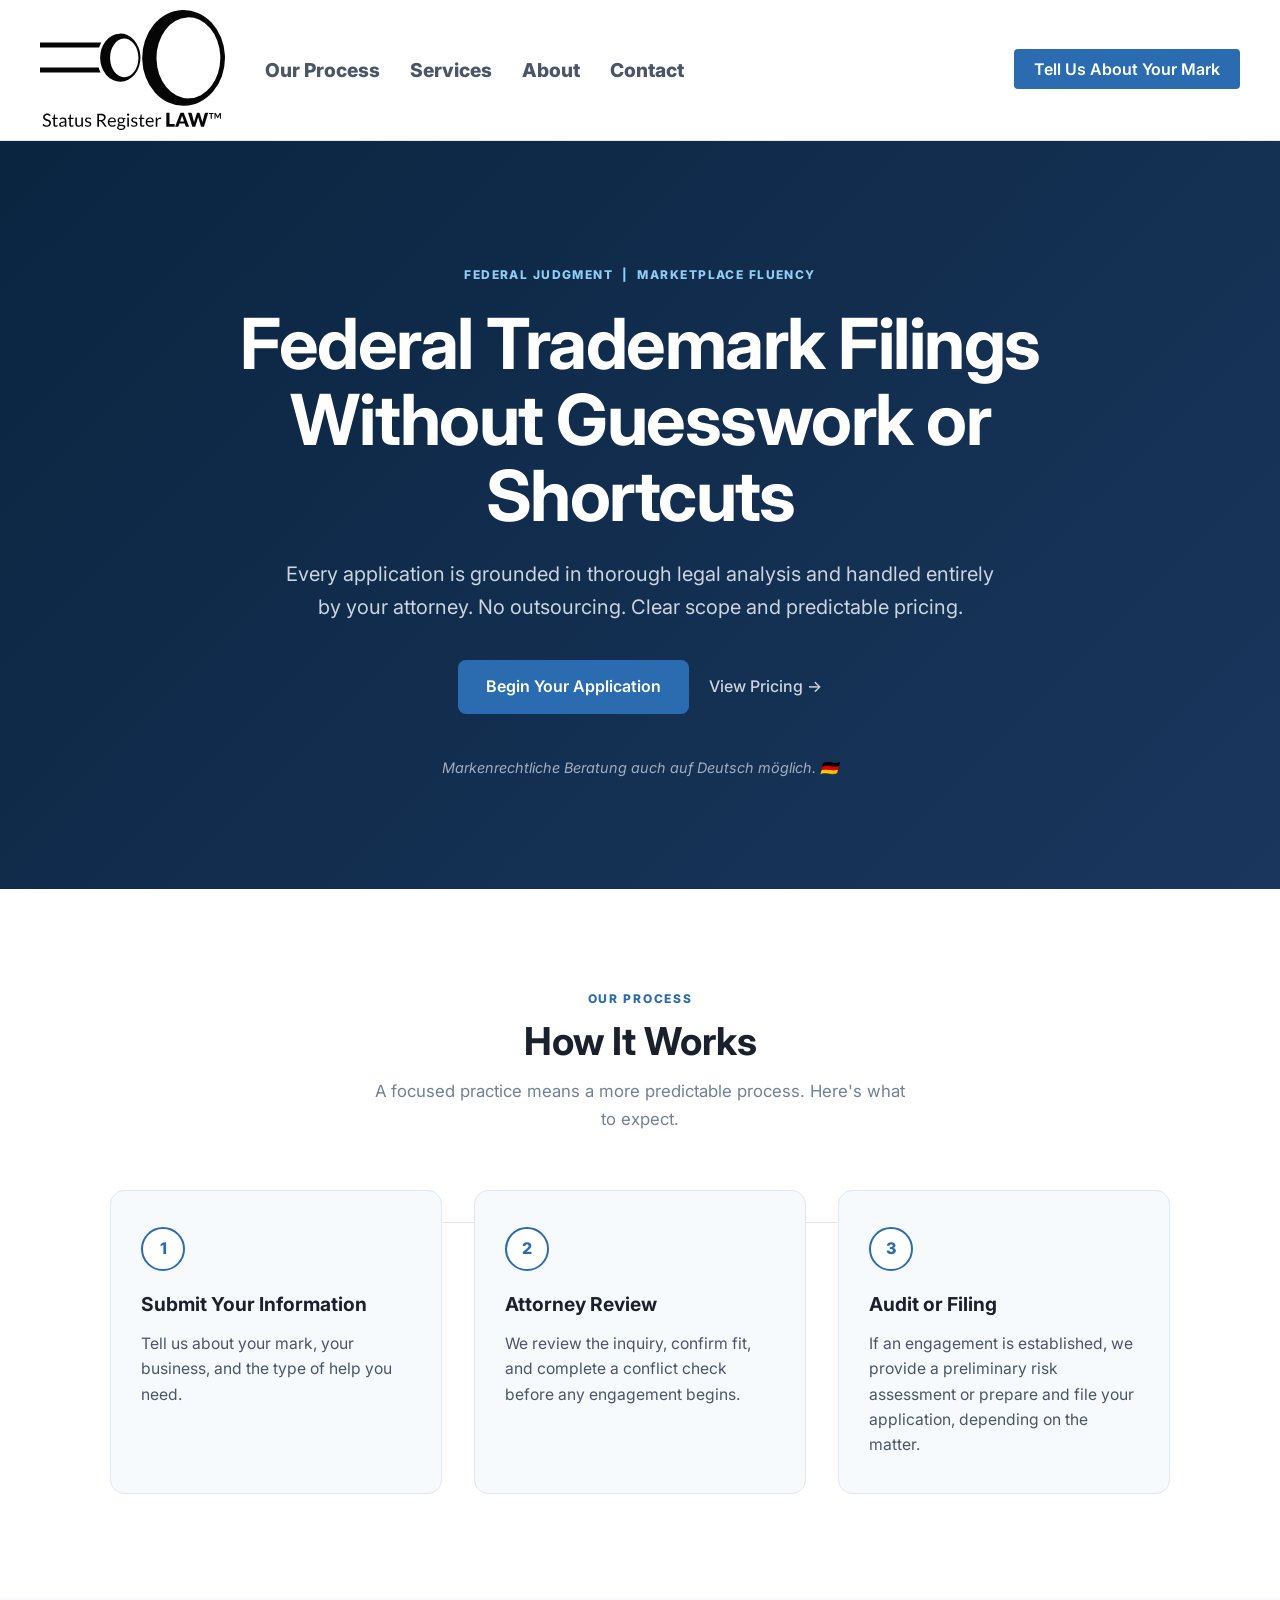
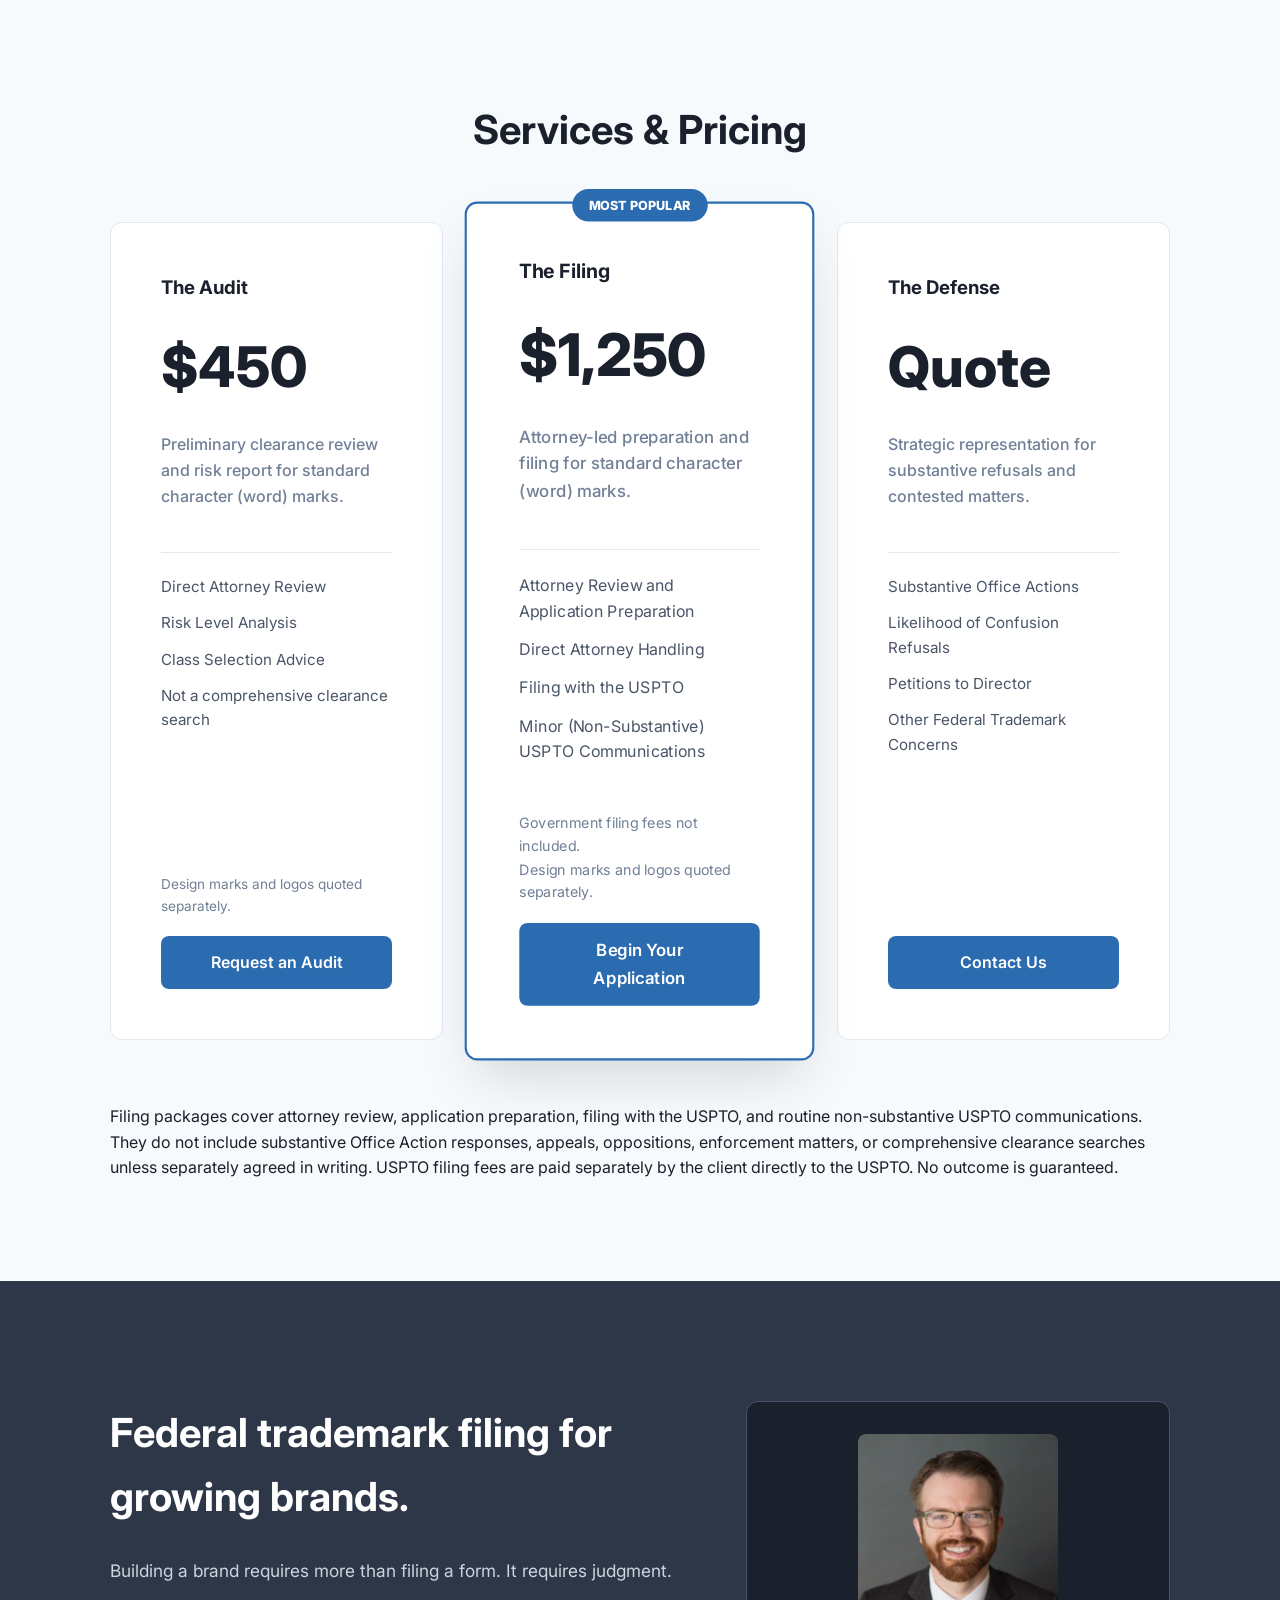
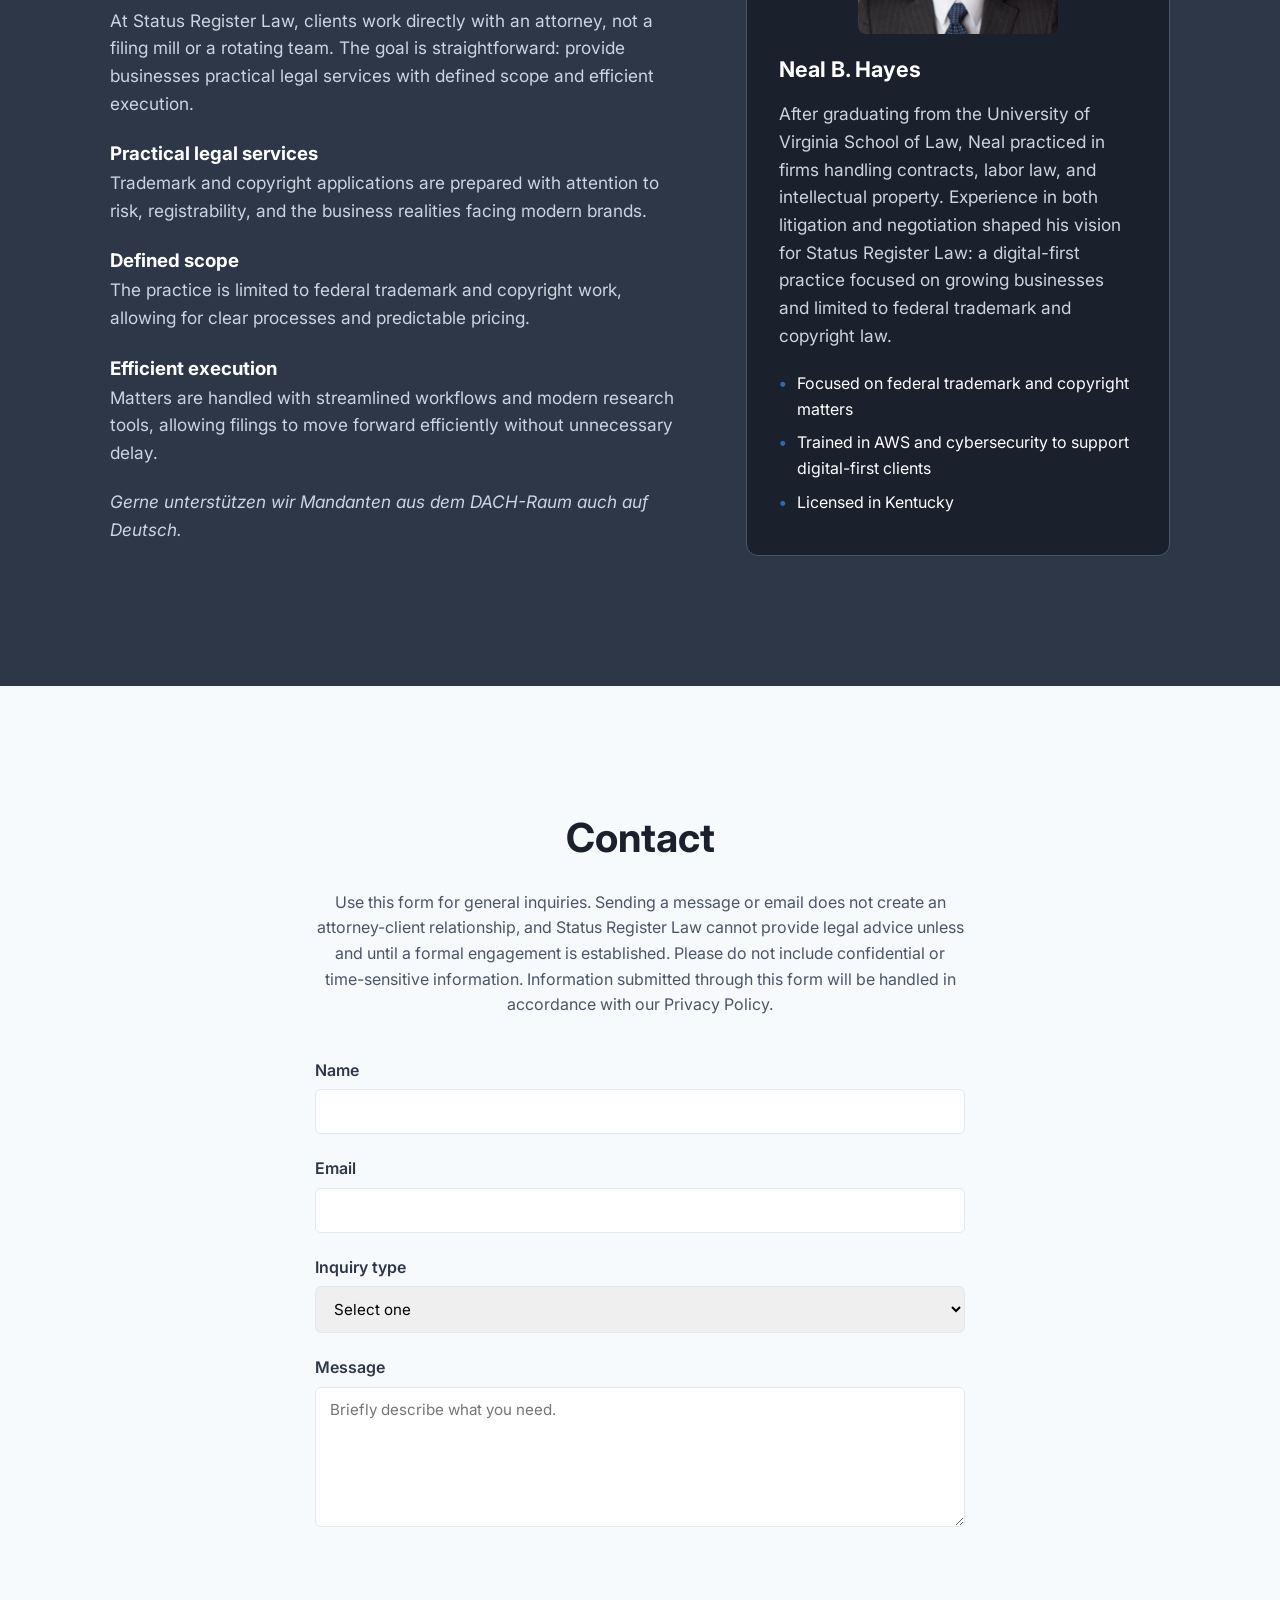
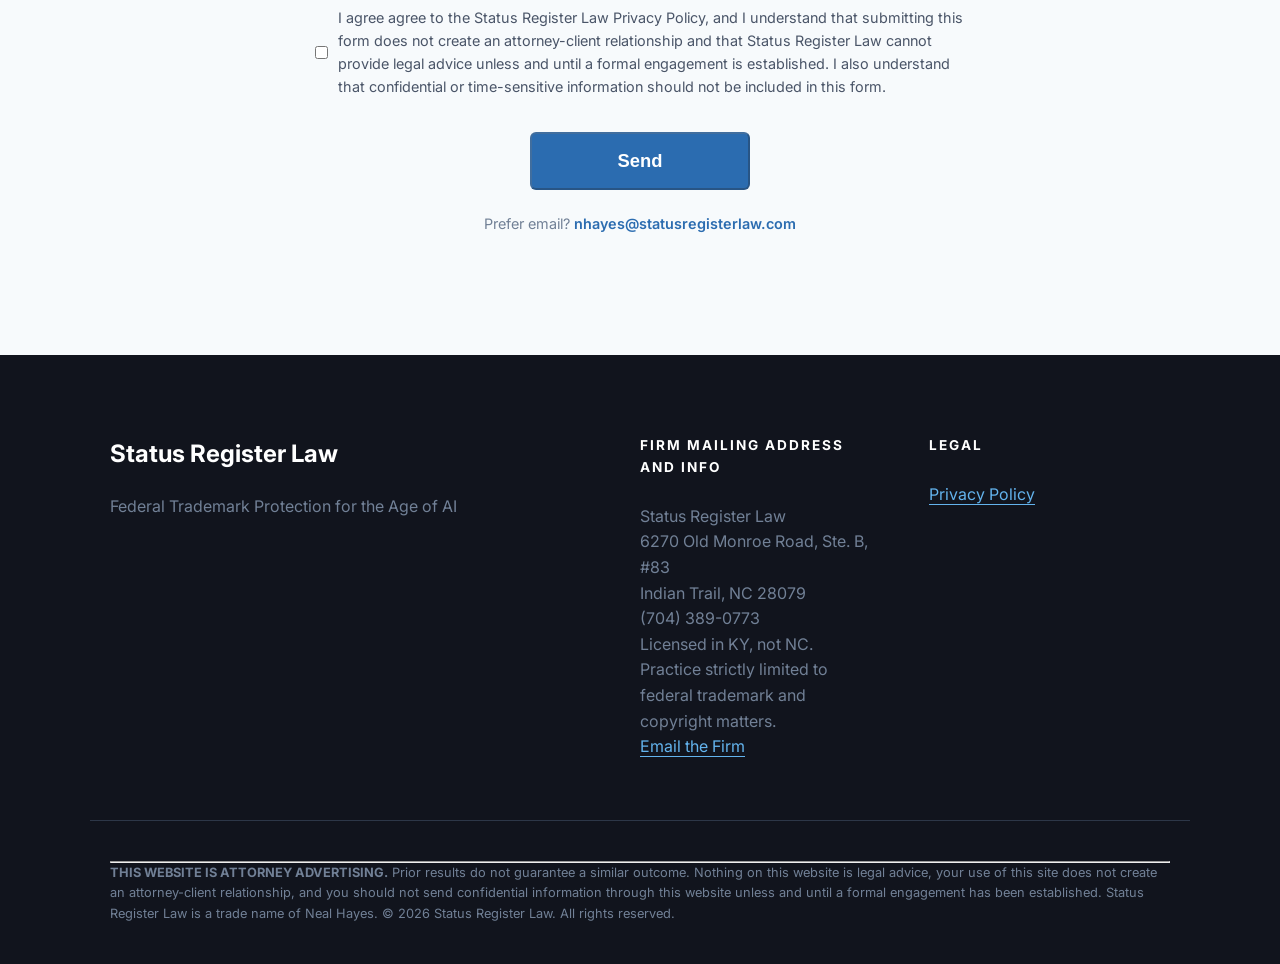
==== index.html @ 73eb71cf "Update index.html" ====
<!DOCTYPE html>
<html lang="en">
<head>
    <meta charset="UTF-8">
    <meta name="viewport" content="width=device-width, initial-scale=1.0">
    <title>Status Register Law | Federal Trademark Protection</title>
    <link rel="stylesheet" href="style.css">
    <link rel="preconnect" href="https://fonts.googleapis.com">
    <link rel="preconnect" href="https://fonts.gstatic.com" crossorigin>
    <link href="https://fonts.googleapis.com/css2?family=Inter:wght@400;600;800&display=swap" rel="stylesheet">
    <script src="https://challenges.cloudflare.com/turnstile/v0/api.js" async defer></script>
</head>
<body>

    <nav>
        <div class="logo-group">
            <a href="/" class="logo">
                <img src="images/SRLLogo.svg" alt="Status Register Law" class="logo-img">
            </a>
            <div class="main-nav">
                <a href="#how-it-works">Our Process</a>
                <a href="#services">Services</a>
                <a href="#about">About</a>
                <a href="#contact">Contact</a>
            </div>
        </div>
        <div class="nav-cta">
            <a href="#contact" class="btn-small">Tell Us About Your Mark</a>
        </div>
    </nav>

    <header id="hero">
      <div class="container">
        <span class="badge">FEDERAL JUDGMENT&nbsp;&nbsp;|&nbsp;&nbsp;MARKETPLACE FLUENCY</span>
    
        <h1>Federal Trademark Filings Without Guesswork or Shortcuts</h1>
    
        <p class="hero-subhead">
          Every application is grounded in thorough legal analysis and handled entirely by your attorney. No outsourcing. Clear scope and predictable&nbsp;pricing.
        </p>
    
        <div class="cta-group">
          <a href="#contact" class="btn-primary">Begin Your Application</a>
          <a href="#services" class="btn-text">View Pricing &rarr;</a>
        </div>
    
        <span class="german-tag">
          Markenrechtliche Beratung auch auf Deutsch möglich. 🇩🇪
        </span>
      </div>
    </header>

    <section id="how-it-works">
      <div class="container">
        <div class="section-intro">
          <span class="section-kicker">Our Process</span>
          <h2>How It Works</h2>
          <p class="section-subhead">
            A focused practice means a more predictable process. Here's what to&nbsp;expect.
          </p>
        </div>
    
        <div class="steps-wrapper">
          <div class="steps-line"></div>
    
          <div class="steps-grid">
            <div class="step-card">
              <div class="step-number">1</div>
              <h3>Submit Your Information</h3>
              <p>
                Tell us about your mark, your business, and the type of help you need.
              </p>
            </div>
    
            <div class="step-card">
              <div class="step-number">2</div>
              <h3>Attorney Review</h3>
              <p>
                We review the inquiry, confirm fit, and complete a conflict check before any engagement begins.
              </p>
            </div>
    
            <div class="step-card">
              <div class="step-number">3</div>
              <h3>Audit or Filing</h3>
              <p>
                If an engagement is established, we provide a preliminary risk assessment or prepare and file your application, depending on the matter.
              </p>
            </div>
          </div>
        </div>
      </div>
    </section>

    <section id="services">
      <div class="container">
          <h2>Services & Pricing</h2>
          <div class="pricing-grid">
              <div class="card">
                <h3>The Audit</h3>
                <div class="price">$450</div>
            
                <p class="desc">
                  Preliminary clearance review and risk report for standard character (word) marks.
                </p>
            
                <div class="card-divider"></div>
            
                <ul class="card-features">
                  <li>Direct Attorney Review</li>
                  <li>Risk Level Analysis</li>
                  <li>Class Selection Advice</li>
                  <li>Not a comprehensive clearance search</li>
                </ul>
            
                <p class="card-note">Design marks and logos quoted separately.</p>
            
                <a href="#contact" class="btn-primary full-width">Request an Audit</a>
              </div>
            
              <div class="card highlight">
                <span class="tag">MOST POPULAR</span>
                <h3>The Filing</h3>
                <div class="price">$1,250</div>
            
                <p class="desc">
                  Attorney-led preparation and filing for standard character (word) marks.
                </p>
            
                <div class="card-divider"></div>
            
                <ul class="card-features">
                  <li>Attorney Review and Application Preparation</li>
                  <li>Direct Attorney Handling</li>
                  <li>Filing with the USPTO</li>
                  <li>Minor (Non-Substantive) USPTO Communications</li>
                </ul>
            
                <p class="card-note">Government filing fees not included.<br>Design marks and logos quoted separately.</p>
            
                <a href="#contact" class="btn-primary full-width">Begin Your Application</a>
              </div>
            
              <div class="card">
                <h3>The Defense</h3>
                <div class="price">Quote</div>
            
                <p class="desc">
                  Strategic representation for substantive refusals and contested matters.
                </p>
            
                <div class="card-divider"></div>
            
                <ul class="card-features">
                  <li>Substantive Office Actions</li>
                  <li>Likelihood of Confusion Refusals</li>
                  <li>Petitions to Director</li>
                  <li>Other Federal Trademark Concerns</li>
                </ul>
            
                <a href="#contact" class="btn-primary full-width">Contact Us</a>
              </div>
            </div>

            <p class="pricing-disclaimer">
              Filing packages cover attorney review, application preparation, filing with the USPTO, and routine non-substantive USPTO communications. They do not include substantive Office Action responses, appeals, oppositions, enforcement matters, or comprehensive clearance searches unless separately agreed in writing. USPTO filing fees are paid separately by the client directly to the USPTO. No outcome is guaranteed.
            </p>
      </div>
  </section>

    <section id="about">
        <div class="container split">
      
          <div class="text">
            <h2>Federal trademark filing for growing brands.</h2>
      
            <p class="about-lead">
              Building a brand requires more than filing a form. It requires judgment.
            </p>
      
            <p>
              At Status Register Law, clients work directly with an attorney, not a filing mill or a rotating team. The goal is straightforward: provide businesses practical legal services with defined scope and efficient execution.
            </p>
      
            <div class="about-grid">

              <div class="about-block">
                <h3>Practical legal services</h3>
                <p>Trademark and copyright applications are prepared with attention to risk, registrability, and the business realities facing modern brands.</p>
              </div>
      
              <div class="about-block">
                <h3>Defined scope</h3>
                <p>The practice is limited to federal trademark and copyright work, allowing for clear processes and predictable pricing.</p>
              </div>
      
              <div class="about-block">
                <h3>Efficient execution</h3>
                <p>Matters are handled with streamlined workflows and modern research tools, allowing filings to move forward efficiently without unnecessary delay.</p>
              </div>
            </div>
      
            <p class="about-note">
              Gerne unterstützen wir Mandanten aus dem DACH-Raum auch auf Deutsch.
            </p>
          </div>
      
          <div class="stats">
            <div class="profile-card">
      
              <img
                class="headshot"
                src="images/NHayesPicture.jpg"
                alt="Neal Hayes, Attorney"
              />
      
              <h3>Neal B. Hayes</h3>
      
              <p class="profile-summary">
                After graduating from the University of Virginia School of Law, Neal practiced in firms handling contracts, labor law, and intellectual property. Experience in both litigation and negotiation shaped his vision for Status Register Law: a digital-first practice focused on growing businesses and limited to federal trademark and copyright law.
              </p>
      
              <ul class="profile-details">
                <li>Focused on federal trademark and copyright matters</li>
                <li>Trained in AWS and cybersecurity to support digital-first clients</li>
                <li>Licensed in Kentucky</li>
              </ul>
      
            </div>
          </div>
      
        </div>
    </section>

    <section id="contact" class="contact">
        <div class="container">
          <h2>Contact</h2>
          <p class="contact-intro">
            Use this form for general inquiries. Sending a message or email does not create an attorney-client relationship, and Status Register Law cannot provide legal advice unless and until a formal engagement is established. Please do not include confidential or time-sensitive information. Information submitted through this form will be handled in accordance with our <a href="/privacy-policy.html">Privacy Policy</a>.
          </p>
      
          <form id="contact-form" class="contact-form">
      
            <!-- Honeypot -->
            <div class="hp-field" aria-hidden="true">
              <label for="company">Company</label>
              <input type="text" id="company" name="company" autocomplete="off" tabindex="-1">
            </div>
      
            <div class="form-row">
              <label for="name">Name</label>
              <input type="text" id="name" name="name" required>
            </div>
      
            <div class="form-row">
              <label for="email">Email</label>
              <input type="email" id="email" name="email" required>
            </div>
      
            <div class="form-row">
              <label for="topic">Inquiry type</label>
              <select id="topic" name="topic" required>
                <option value="" disabled selected>Select one</option>
                <option value="new-filing">New trademark filing</option>
                <option value="clearance">Trademark audit / preliminary review</option>
                <option value="office-action">USPTO Office Action</option>
                <option value="copyright">Copyright registration</option>
                <option value="other">Other</option>
              </select>
            </div>
      
            <div class="form-row">
              <label for="message">Message</label>
              <textarea
                id="message"
                name="message"
                rows="6"
                required
                placeholder="Briefly describe what you need."
              ></textarea>
            </div>
      
            <div class="cf-turnstile" data-sitekey="0x4AAAAAACvhqH0dxN71DYQ3" data-theme="light" style="margin-bottom: 20px;"></div>
      
            <!-- Required Acknowledgment -->
            <div class="acknowledgment">

                <input
                  type="checkbox"
                  id="no-acr"
                  name="no_acr_acknowledgment"
                  value="acknowledged"
                  required
                >
              
                <label for="no-acr">
                    I agree agree to the Status Register Law <a href="/privacy-policy.html">Privacy Policy</a>, and I understand that submitting this form does not create an attorney-client relationship and that Status Register Law cannot provide legal advice unless and until a formal engagement is established. I also understand that confidential or time-sensitive information should not be included in this form.
                </label>
              
            </div>
      
            <div class="form-submit">
                <button type="submit" id="submit-btn" class="btn-primary" disabled>
                    Send
                </button>
            </div>
      
            <p class="contact-alt">
              Prefer email? <a href="mailto:nhayes@statusregisterlaw.com">nhayes@statusregisterlaw.com</a>
            </p>
      
          </form>
          <p id="form-success" class="form-success" style="display:none;">
            Thanks — your message was sent.
          </p>
        </div>
    </section>

    <footer id="footer">
        <div class="container footer-grid">
            <div class="footer-brand">
                <h3>Status Register Law</h3>
                <p>Federal Trademark Protection for the Age of AI</p>
            </div>
            <div class="footer-column">
                <h4>Firm Mailing Address and Info</h4>
                <p>Status Register Law</p>
                <p>6270 Old Monroe Road, Ste. B, #83</p>
                <p>Indian Trail, NC 28079</p>
                <p>(704) 389-0773</p>
                <p>Licensed in KY, not NC.</p>
                <p>Practice strictly limited to federal trademark and copyright matters.</p>
                <a href="mailto:nhayes@statusregisterlaw.com" class="link">Email the Firm</a>
            </div>
            <div class="footer-column">
              <h4>Legal</h4>
              <p><a href="/privacy-policy.html" class="link">Privacy Policy</a></p>
          </div>
        </div>
        <div class="container legal-disclaimer">
            <hr>
            <p><strong>THIS WEBSITE IS ATTORNEY ADVERTISING.</strong> Prior results do not guarantee a similar outcome. Nothing on this website is legal advice, your use of this site does not create an attorney-client relationship, and you should not send confidential information through this website unless and until a formal engagement has been established. Status Register Law is a trade name of Neal Hayes. &copy; 2026 Status Register Law. All rights reserved.</p>
        </div>
    </footer>
<script src="script.js"></script>
</body>
</html>
---- style.css ----
/* RESET & BASE */
* { box-sizing: border-box; margin: 0; padding: 0; }
body { font-family: 'Inter', sans-serif; color: #1a202c; line-height: 1.6; background-color: #f7fafc; }
a {color: inherit; text-decoration: none; text-underline-offset: 2px; transition: color 0.2s ease, text-decoration-color 0.2s ease;}
a:hover {color: #2b6cb0; text-decoration-color: currentColor;}
ul { list-style: none; }

/* UTILITIES */
.container { max-width: 1100px; margin: 0 auto; padding: 0 20px; }
.btn-primary { background-color: #2b6cb0; color: white; padding: 14px 28px; border-radius: 6px; font-weight: 600; display: inline-block; text-align: center; }
.btn-primary:hover { background-color: #2c5282; }

/* NAV */
nav { 
    display: flex; 
    align-items: center; 
    padding: 10px 40px; 
    background: white; 
    border-bottom: 1px solid #e2e8f0; 
    position: sticky; 
    top: 0;
    z-index: 1000;
}

.logo-group { 
    display: flex; 
    align-items: center; 
    gap: 40px; 
}

.logo-img { 
    height: clamp(60px, 12vw, 120px); 
    width: auto; 
    display: block;
}

.main-nav { display: flex; gap: 30px; }
.main-nav a { color: #4a5568; font-weight: 800; font-size: 1.2rem; }
.main-nav a:hover { color: #2b6cb0; }

.nav-cta { margin-left: auto; }
.btn-small { background: #2b6cb0; color: white !important; padding: 10px 20px; border-radius: 4px; font-weight: 600; }

/* HERO */
#hero {
  background: linear-gradient(135deg, #0a2540 0%, #1a365d 100%);
  color: white;
  text-align: center;
  padding: 120px 20px 110px;
}

.badge {
  display: inline-block;
  font-size: 0.75rem;
  font-weight: 800;
  letter-spacing: 0.12em;
  text-transform: uppercase;
  color: #90cdf4;
  margin-bottom: 22px;
}

/* Headline */
#hero h1 {
  font-size: clamp(2.8rem, 6.5vw, 4.4rem);
  line-height: 1.08;
  letter-spacing: -1.5px;
  margin: 0 auto 24px;
  max-width: 900px;
}

/* Subhead */
.hero-subhead {
  font-size: 1.25rem;
  line-height: 1.65;
  color: #cbd5e0;
  max-width: 720px;
  margin: 0 auto 36px;
}

/* CTA group */
.cta-group {
  display: flex;
  justify-content: center;
  align-items: center;
  gap: 20px;
  margin-bottom: 42px;
}

/* Primary button */
.btn-primary {
  background: #2b6cb0;
  color: white;
  padding: 14px 28px;
  border-radius: 8px;
  font-weight: 600;
  text-decoration: none;
  transition: all 0.2s ease;
}

.btn-primary:hover {
  background: #2c5282;
  transform: translateY(-1px);
}

/* Secondary link */
.btn-text {
  color: #cbd5e0;
  font-weight: 500;
  text-decoration: none;
  transition: color 0.2s ease;
}

.btn-text:hover {
  color: white;
}

/* German tag */
.german-tag {
  display: block;
  font-size: 0.9rem;
  font-style: italic;
  color: #a0aec0;
  margin-top: 8px;
}

/* HOW IT WORKS — PREMIUM */
#how-it-works {
  padding: 96px 0 104px;
  background: white;
  scroll-margin-top: 110px;
}

/* SECTION INTRO — FINAL POLISH */
.section-intro {
  max-width: 720px;
  margin: 0 auto 56px;
  text-align: center;
}

/* Kicker */
.section-kicker {
  display: inline-block;
  margin-bottom: 10px; /* tighter than before */
  font-size: 0.75rem;
  font-weight: 800;
  letter-spacing: 0.14em;
  text-transform: uppercase;
  color: #2b6cb0;
}

/* Headline */
.section-intro h2 {
  font-size: clamp(2rem, 3vw, 2.6rem);
  line-height: 1.2;
  margin: 0 auto 14px; /* tighter spacing */
  color: #1a202c;
}

/* Subhead */
.section-subhead {
  max-width: 580px;
  margin: 0 auto;
  font-size: 1.05rem;
  line-height: 1.65;
  color: #718096;
}

/* Wrapper for line + grid */
.steps-wrapper {
  position: relative;
}

/* Horizontal connector line */
.steps-line {
  position: absolute;
  top: 32px;
  left: 8%;
  right: 8%;
  height: 1px;
  background: linear-gradient(
    to right,
    transparent,
    #e2e8f0 15%,
    #e2e8f0 85%,
    transparent
  );
  z-index: 0;
}

/* Grid */
.steps-grid {
  display: grid;
  grid-template-columns: repeat(3, minmax(0, 1fr));
  gap: 32px;
  position: relative;
  z-index: 1;
}

/* Cards */
.step-card {
  background: #f7fafc;
  border: 1px solid #e2e8f0;
  border-radius: 14px;
  padding: 36px 30px;
  text-align: left;
  transition: transform 0.25s ease, box-shadow 0.25s ease, border-color 0.25s ease;
}

.step-card:hover {
  transform: translateY(-6px);
  box-shadow: 0 18px 34px -20px rgba(0, 0, 0, 0.18);
  border-color: #cbd5e0;
}

/* Step number circles */
.step-number {
  width: 44px;
  height: 44px;
  margin-bottom: 18px;
  border-radius: 999px;
  background: white;
  border: 2px solid #2b6cb0;
  color: #2b6cb0;
  display: inline-flex;
  align-items: center;
  justify-content: center;
  font-weight: 800;
  font-size: 1rem;
}

/* Typography */
.step-card h3 {
  margin-bottom: 12px;
  font-size: 1.2rem;
  color: #1a202c;
}

.step-card p {
  margin: 0;
  color: #4a5568;
  font-size: 0.98rem;
}

/* Mobile */
@media (max-width: 850px) {
  .steps-grid {
    grid-template-columns: 1fr;
  }

  .steps-line {
    display: none;
  }

  #how-it-works {
    padding: 72px 0 80px;
  }

  .section-intro {
    margin-bottom: 40px;
  }
}

/* SERVICES & PRICING CARDS */
#services { padding: 100px 0; scroll-margin-top: 110px}
h2 { text-align: center; font-size: 2.5rem; margin-bottom: 60px; }
.pricing-grid { display: grid; grid-template-columns: repeat(auto-fit, minmax(320px, 1fr)); gap: 30px; }

.card { 
    background: white; 
    padding: 50px; 
    border-radius: 12px; 
    border: 1px solid #e2e8f0; 
    position: relative;
    display: flex;
    flex-direction: column;
    transition: transform 0.3s ease, box-shadow 0.3s ease;
}

/* Hover lift effect */
.card:hover {
    transform: translateY(-10px);
    box-shadow: 0 20px 25px -5px rgba(0, 0, 0, 0.1);
}

.card.highlight { 
    border: 2px solid #2b6cb0; 
    box-shadow: 0 25px 50px -12px rgba(0, 0, 0, 0.15); 
    transform: scale(1.05); 
    z-index: 2; 
}

.card.highlight:hover {
    transform: scale(1.05) translateY(-10px);
}

.tag { position: absolute; top: -14px; left: 50%; transform: translateX(-50%); background: #2b6cb0; color: white; font-size: 0.75rem; font-weight: 800; padding: 6px 16px; border-radius: 20px; }
.price { font-size: 3.5rem; font-weight: 800; margin: 20px 0; color: #1a202c; }
.desc { color: #718096; margin-bottom: 25px; font-weight: 500; }

.card ul { flex-grow: 1; margin-bottom: 30px; }
.card ul li { margin-bottom: 12px; font-size: 0.95rem; color: #4a5568; }
.full-width { display: block; width: 100%; margin-top: auto; }

.card-divider {
    height: 1px;
    background: #e2e8f0;
    margin: 18px 0 22px;
  }
  
  .card-features {
    flex-grow: 1;
    margin-bottom: 24px;
  }
  
  .card-features li {
    margin-bottom: 12px;
    font-size: 0.95rem;
    color: #4a5568;
  }
  
  .card-note {
    margin-top: 4px;
    margin-bottom: 18px;
    font-size: 0.85rem;
    color: #718096;
  }

  .pricing-disclaimer {
    margin-top: 64px;
  }

/* ABOUT */
#about {
    background: #2d3748;
    color: white;
    padding: 120px 0;
    scroll-margin-top: 110px;
  }
  
  .split {
    display: grid;
    grid-template-columns: 1.35fr 1fr;
    gap: 64px;
    align-items: start;
  }
  
  #about h2 {
    text-align: left;
    color: white;
    margin-bottom: 28px;
  }
  
  #about p {
    margin-bottom: 22px;
    color: #cbd5e0;
    font-size: 1.08rem;
  }
  
  .about-points {
    margin-top: 10px;
    padding-left: 20px;
  }
  
  .about-points li {
    margin-bottom: 10px;
    color: #e2e8f0;
    font-size: 1rem;
  }

  .about-note {
    font-style: italic;
    color: #cbd5e0; 
}
  
  .profile-card {
    display: flex;
    flex-direction: column;
    align-items: flex-start;
    background: #1a202c;
    border: 1px solid #4a5568;
    border-radius: 12px;
    padding: 32px;
  }
  
  .profile-card .headshot {
    width: 100%;
    max-width: 200px;
    height: auto;
    aspect-ratio: 1 / 1;
    object-fit: cover;
    border-radius: 8px;
    align-self: center;
    margin-bottom: 18px;
  }
  
  .profile-card h3 {
    color: white;
    margin-bottom: 14px;
    font-size: 1.35rem;
  }
  
  .profile-summary {
    color: #cbd5e0;
    margin-bottom: 8px;
    font-size: 1rem;
  }
  
  .profile-details {
    list-style: none;
    padding-left: 0;
    margin-top: 0px;
  }
  
  .profile-details li {
    position: relative;
    padding-left: 18px;
    margin-bottom: 8px;
  }
  
  .profile-details li::before {
    content: "•";
    position: absolute;
    left: 0;
    top: 0;
    color: #2b6cb0;
    font-weight: 700;
  }

  
  /* MOBILE RESPONSIVE */
  @media (max-width: 850px) {
    .split {
      grid-template-columns: 1fr;
      gap: 36px;
    }
  }

/* FOOTER */
#footer { background: #11141d; color: #718096; padding: 80px 0 40px; }
.footer-grid {display: grid; grid-template-columns: 2fr 1fr 1fr; gap: 48px; margin-bottom: 60px; align-items: start;}
.footer-brand h3 { color: white; margin-bottom: 20px; font-size: 1.5rem; }
.footer-column h4 { color: white; margin-bottom: 25px; text-transform: uppercase; letter-spacing: 2px; font-size: 0.85rem; }
.footer a {color: #cbd5e0; text-decoration-color: rgba(203, 213, 224, 0.5);}
.footer a:hover {color: #ffffff; text-decoration-color: #ffffff;}
.link { color: #63b3ed; border-bottom: 1px solid #63b3ed; }
.legal-disclaimer { border-top: 1px solid #2d3748; padding-top: 40px; font-size: 0.8rem; }

/* MOBILE RESPONSIVE */
@media (max-width: 850px) {

  /* NAV CONTAINER */
  nav {
    flex-direction: column;
    align-items: center;
    gap: 18px;
    padding: 14px 12px;
  }

  /* LOGO + TITLE */
  .logo-group {
    flex-direction: column;
    align-items: center;
    gap: 10px;
    width: 100%;
    text-align: center;
  }

  .logo {
    display: flex;
    justify-content: center;
    width: 100%;
  }

.logo-img {
  display: block;
  margin: 0 auto;
}

  /* NAV LINKS (2x2 GRID) */
  .main-nav {
    display: grid;
    grid-template-columns: repeat(2, minmax(0, 1fr));
    gap: 10px 16px;
    width: 100%;
    max-width: 360px;        /* keeps it from stretching too wide */
    justify-items: center;
  }

  .main-nav a {
    font-size: 0.95rem;
    text-align: center;
    padding: 4px 6px;
  }

  /* CTA BUTTON */
  .nav-cta {
    margin-left: 0;
    width: 100%;
    display: flex;
    justify-content: center;
  }

  .btn-small {
    padding: 10px 18px;
    font-size: 0.95rem;
    border-radius: 6px;
  }

  .split { grid-template-columns: 1fr; }
  .footer-grid { grid-template-columns: 1fr; gap: 40px; }
  .card.highlight { transform: scale(1); }
  .cta-group { flex-direction: column; gap: 20px; }
}

/* CONTACT SECTION */
#contact {
    padding: 120px 0;
    background: #f7fafc;
    scroll-margin-top: 110px;
  }
  
  .contact-intro {
    max-width: 650px;
    margin: 0 auto 40px;
    text-align: center;
    color: #4a5568;
  }
  
  .contact-form {
    max-width: 650px;
    margin: 0 auto;
    display: flex;
    flex-direction: column;
    gap: 22px;
  }
  
  .form-row {
    display: flex;
    flex-direction: column;
  }
  
  .form-row label {
    font-weight: 600;
    margin-bottom: 6px;
    color: #2d3748;
  }
  
  .form-row input,
  .form-row select,
  .form-row textarea {
    padding: 12px 14px;
    border: 1px solid #e2e8f0;
    border-radius: 6px;
    font-size: 0.95rem;
    font-family: inherit;
    transition: border 0.2s ease, box-shadow 0.2s ease;
  }
  
  .form-row input:focus,
  .form-row select:focus,
  .form-row textarea:focus {
    outline: none;
    border-color: #2b6cb0;
    box-shadow: 0 0 0 2px rgba(43,108,176,0.15);
  }
  
/* ACKNOWLEDGMENT ROW */
.acknowledgment {
    display: flex;
    align-items: center;
    gap: 10px;
    font-size: 0.9rem;
    color: #4a5568;
    margin-top: 15px;
  }
  
  .acknowledgment input {
    margin: 0;
  }
  
/* CONTACT SUBMIT BUTTON */
.form-submit {
    display: flex;
    justify-content: center;
    margin-top: 12px;
  }
  
  .form-submit .btn-primary {
    width: 220px;
    padding: 16px 0;
    font-weight: 800;
    font-size: 1.15rem; 
    border-radius: 6px;
  }
  
  /* alternative contact line */
  .contact-alt {
    text-align: center;
    font-size: 0.9rem;
    color: #718096;
  }
  
  .contact-alt a {
    color: #2b6cb0;
    font-weight: 600;
  }
  
  /* HONEYPOT SPAM FIELD */
  .hp-field {
    position: absolute;
    left: -5000px;
    width: 1px;
    height: 1px;
    overflow: hidden;
  }

  #contact h2 {
    margin-bottom: 20px;
  }

  .form-success {
    text-align: center;
    font-weight: 600;
  }

  /* PRIVACY POLICY PAGE */

.policy-header {
  background: linear-gradient(135deg, #0a2540 0%, #1a365d 100%);
  color: #ffffff;
  padding: 88px 20px 72px;
}

.policy-header-inner {
  max-width: 860px;
  margin: 0 auto;
}

.policy-home-link {
  display: inline-block;
  margin-bottom: 22px;
  color: #cbd5e0;
  text-decoration: underline;
  text-underline-offset: 3px;
  text-decoration-color: rgba(203, 213, 224, 0.5);
  transition: color 0.2s ease, text-decoration-color 0.2s ease;
}

.policy-home-link:hover {
  color: #ffffff;
  text-decoration-color: #ffffff;
}

.policy-header h1 {
  font-size: clamp(2.4rem, 6vw, 4rem);
  line-height: 1.08;
  letter-spacing: -1.4px;
  margin: 0 0 14px;
  color: #ffffff;
}

.policy-effective-date {
  margin: 0;
  font-size: 1rem;
  color: #cbd5e0;
}

.policy-main {
  background: #f7fafc;
  padding: 72px 20px 96px;
}

.policy-container {
  max-width: 860px;
  margin: 0 auto;
}

.policy-card {
  background: #ffffff;
  border: 1px solid #e2e8f0;
  border-radius: 14px;
  padding: 48px 48px 40px;
  box-shadow: 0 16px 36px -28px rgba(0, 0, 0, 0.18);
}

.policy-section + .policy-section {
  margin-top: 38px;
  padding-top: 34px;
  border-top: 1px solid #edf2f7;
}

.policy-section h2 {
  font-size: 1.35rem;
  line-height: 1.25;
  margin: 0 0 16px;
  color: #1a202c;
}

.policy-section p {
  margin: 0 0 14px;
  font-size: 1rem;
  line-height: 1.75;
  color: #4a5568;
}

.policy-section ul {
  margin: 0 0 16px 1.25rem;
  padding: 0;
}

.policy-section li {
  margin-bottom: 10px;
  color: #4a5568;
  line-height: 1.7;
}

.policy-section strong {
  color: #1a202c;
}

.policy-summary {
  background: #f7fafc;
  border-left: 4px solid #2b6cb0;
  border-radius: 8px;
  padding: 16px 18px;
  color: #2d3748;
}

.policy-contact p {
  margin-bottom: 0;
}

.policy-contact a {
  color: #2b6cb0;
  text-decoration: underline;
  text-underline-offset: 3px;
  transition: color 0.2s ease, text-decoration-color 0.2s ease;
}

.policy-contact a:hover {
  color: #2c5282;
}

@media (max-width: 768px) {
  .policy-header {
    padding: 72px 20px 56px;
  }

  .policy-main {
    padding: 48px 16px 72px;
  }

  .policy-card {
    padding: 32px 22px 28px;
    border-radius: 12px;
  }

  .policy-section + .policy-section {
    margin-top: 28px;
    padding-top: 26px;
  }

  .policy-section h2 {
    font-size: 1.2rem;
  }

  .policy-section p,
  .policy-section li {
    font-size: 0.98rem;
  }
}

/* ================================
   PRIVACY POLICY PAGE
   ================================ */

/* Hero section */
.policy-hero {
  background: #f7fafc;
  padding: 80px 20px 40px;
  text-align: center;
}

.policy-kicker {
  font-size: 0.75rem;
  font-weight: 800;
  letter-spacing: 0.12em;
  text-transform: uppercase;
  color: #2b6cb0;
  margin-bottom: 12px;
}

.policy-hero h1 {
  font-size: clamp(2.2rem, 5vw, 3rem);
  margin: 0 0 12px;
  color: #1a202c;
}

.policy-effective-date {
  color: #718096;
  font-size: 0.95rem;
}

/* Main layout */
.policy-main {
  background: #f7fafc;
  padding: 40px 20px 96px;
}

.policy-container {
  max-width: 860px;
  margin: 0 auto;
}

/* Card */
.policy-card {
  background: #ffffff;
  border: 1px solid #e2e8f0;
  border-radius: 14px;
  padding: 48px 48px 40px;
  box-shadow: 0 16px 36px -28px rgba(0, 0, 0, 0.18);
}

/* Sections */
.policy-section + .policy-section {
  margin-top: 38px;
  padding-top: 34px;
  border-top: 1px solid #edf2f7;
}

.policy-section h2 {
  font-size: 1.35rem;
  margin-bottom: 16px;
  color: #1a202c;
}

.policy-section p {
  margin-bottom: 14px;
  line-height: 1.75;
  color: #4a5568;
}

.policy-section ul {
  margin: 0 0 16px 1.25rem;
}

.policy-section li {
  margin-bottom: 10px;
  line-height: 1.7;
  color: #4a5568;
}

/* Highlight summary */
.policy-summary {
  background: #f7fafc;
  border-left: 4px solid #2b6cb0;
  border-radius: 8px;
  padding: 16px 18px;
  color: #2d3748;
}

/* MOBILE ANCHOR OFFSET FIX */
@media (max-width: 850px) {
  html {
    scroll-padding-top: 140px;
  }

  section {
    scroll-margin-top: 140px;
  }
}
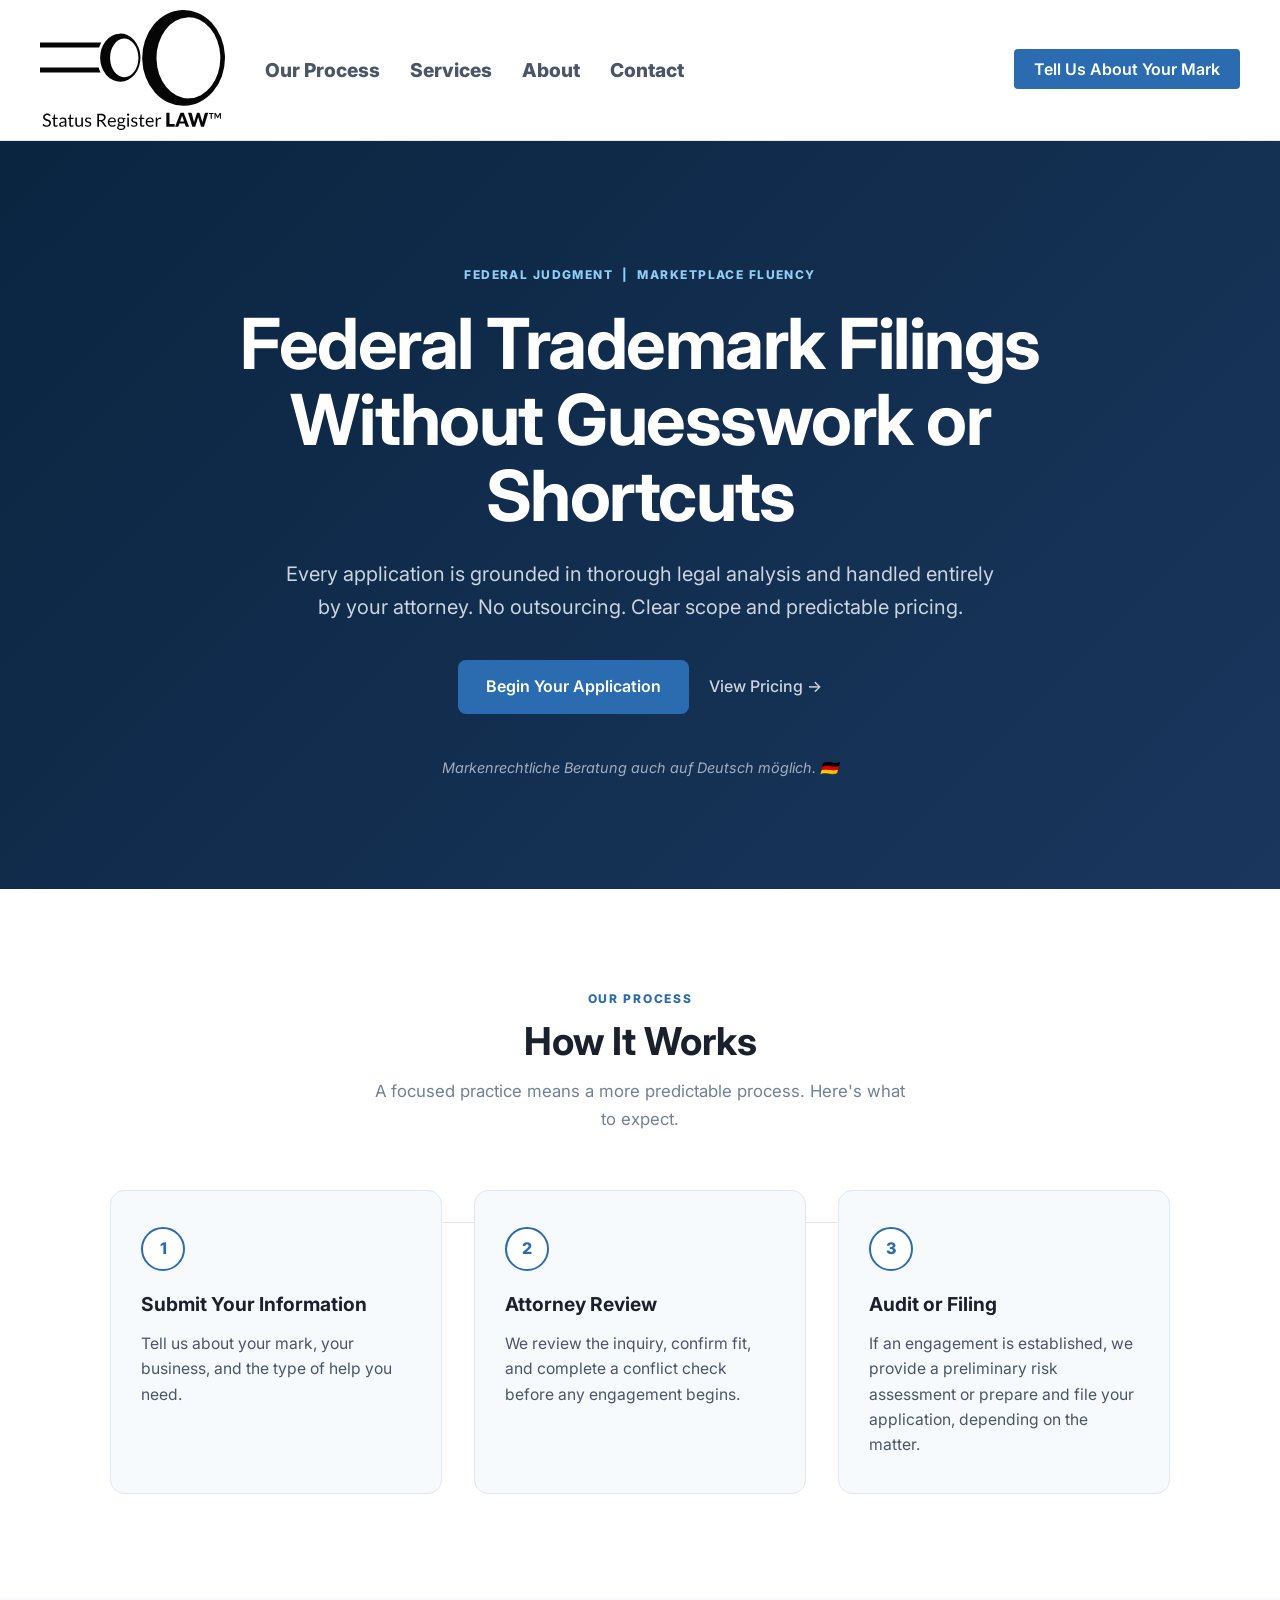
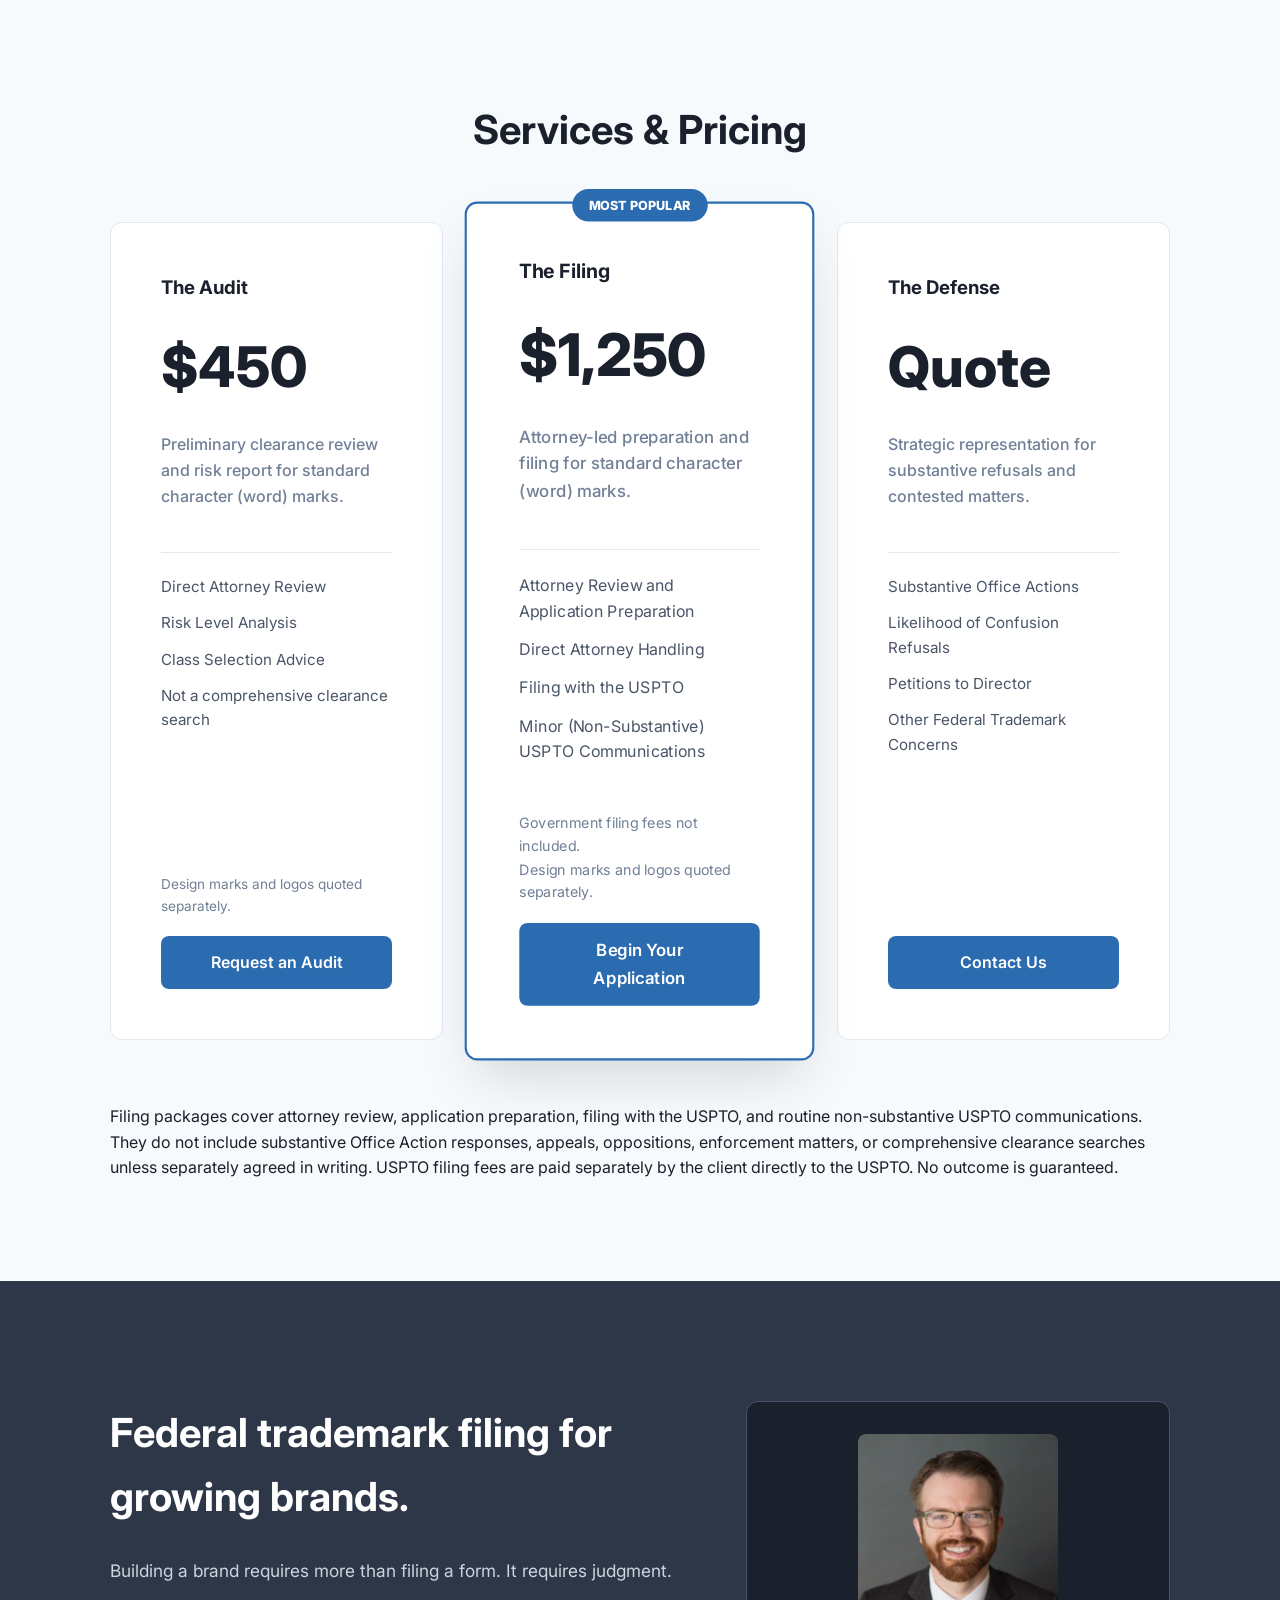
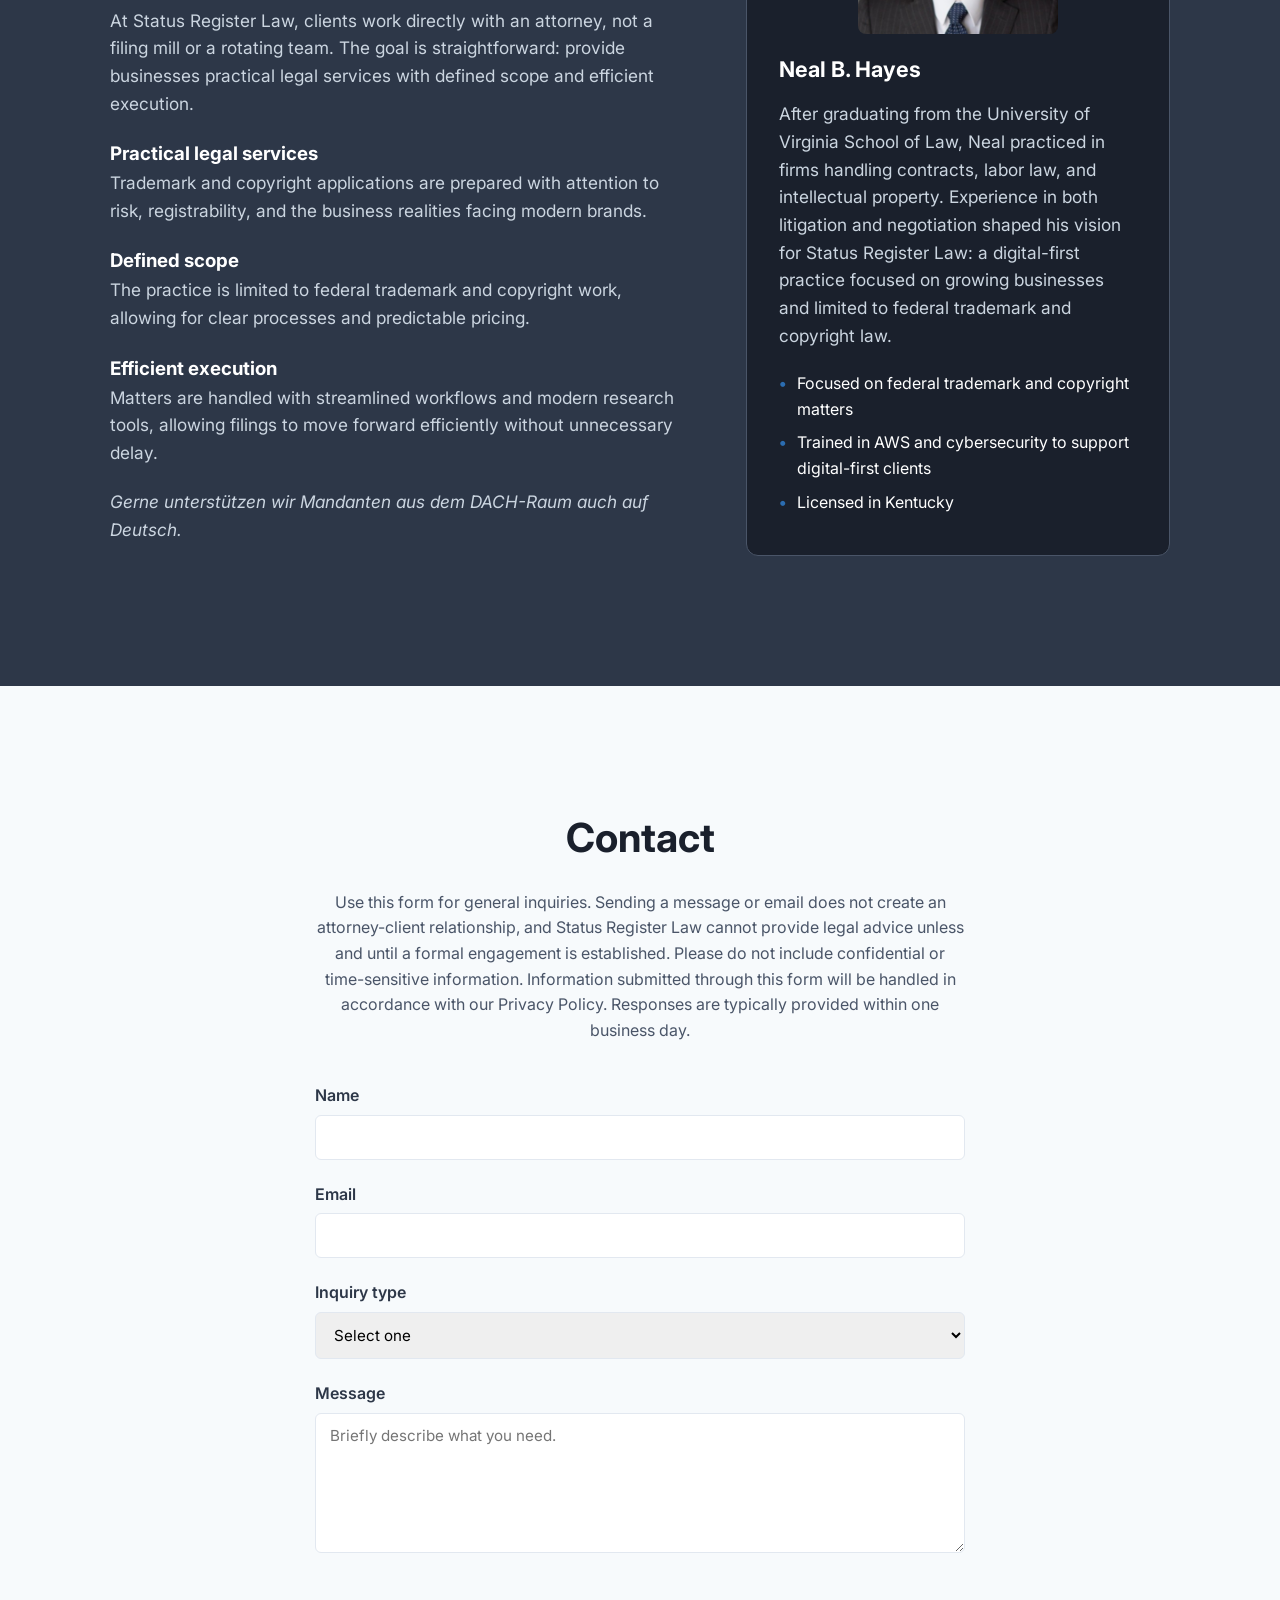
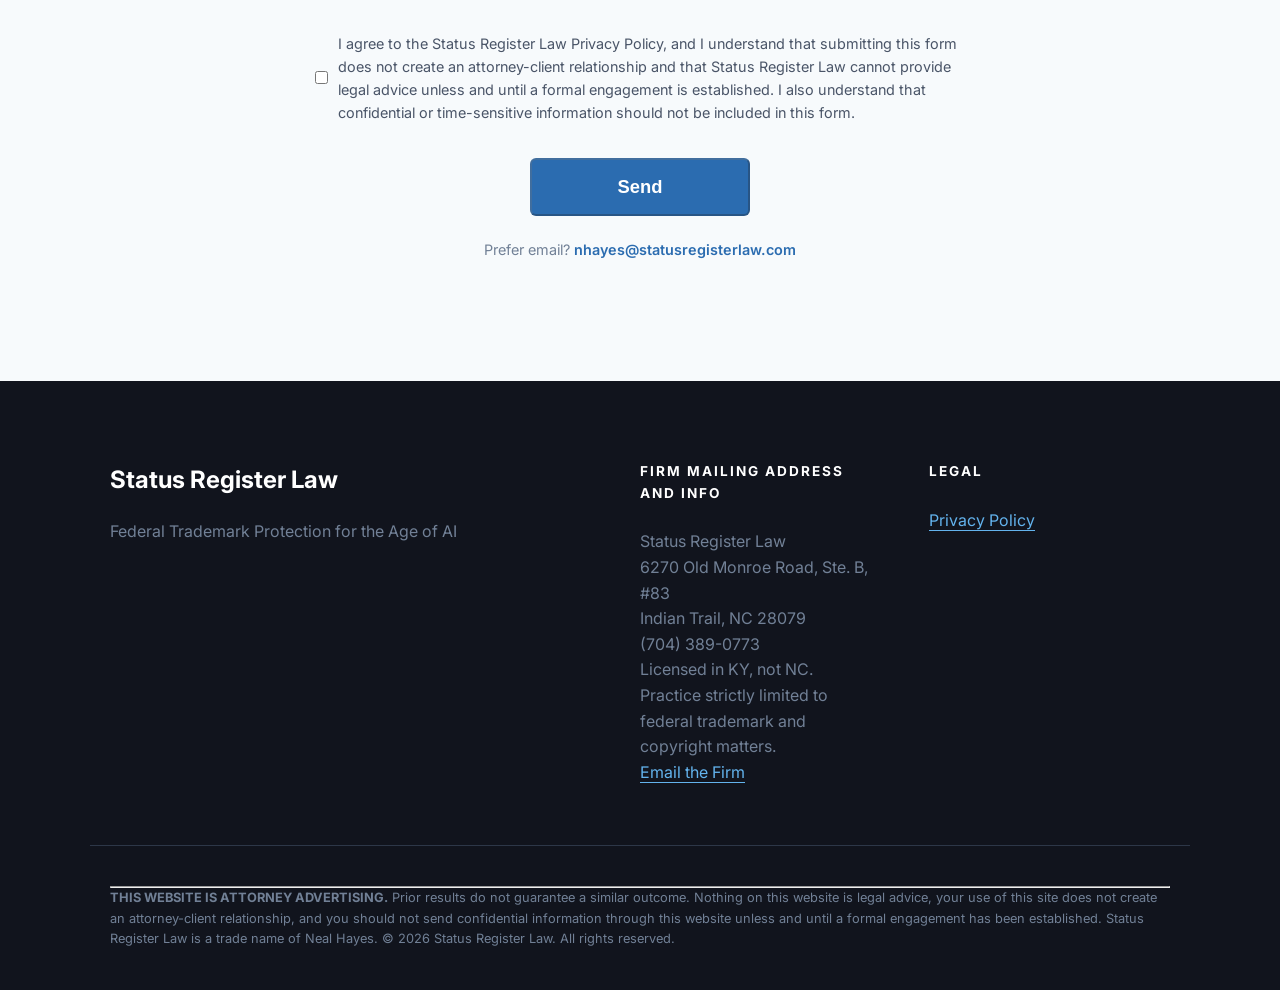
==== commit f4e6c51b: "Update index.html" ====
--- a/index.html
+++ b/index.html
@@ -9,6 +9,33 @@
     <link rel="preconnect" href="https://fonts.gstatic.com" crossorigin>
     <link href="https://fonts.googleapis.com/css2?family=Inter:wght@400;600;800&display=swap" rel="stylesheet">
     <script src="https://challenges.cloudflare.com/turnstile/v0/api.js" async defer></script>
+    <script type="application/ld+json">
+{
+  "@context": "https://schema.org",
+  "@type": "LegalService",
+  "name": "Status Register Law",
+  "url": "https://statusregisterlaw.com",
+  "logo": "https://statusregisterlaw.com/images/logo.png",
+  "description": "A law firm limiting its practice to federal trademark and copyright registration for e-commerce sellers and brands nationwide.",
+  "telephone": "+1-704-389-0773",
+  "address": {
+    "@type": "PostalAddress",
+    "addressLocality": "Charlotte",
+    "addressRegion": "NC",
+    "addressCountry": "US"
+  },
+  "areaServed": {
+    "@type": "Country",
+    "name": "United States"
+  },
+  "knowsAbout": [
+    "Federal Trademark Registration",
+    "Copyright Registration",
+    "Amazon Brand Registry",
+    "Intellectual Property Law"
+  ]
+}
+</script>
 </head>
 <body>
 
@@ -236,7 +263,7 @@
         <div class="container">
           <h2>Contact</h2>
           <p class="contact-intro">
-            Use this form for general inquiries. Sending a message or email does not create an attorney-client relationship, and Status Register Law cannot provide legal advice unless and until a formal engagement is established. Please do not include confidential or time-sensitive information. Information submitted through this form will be handled in accordance with our <a href="/privacy-policy.html">Privacy Policy</a>.
+            Use this form for general inquiries. Sending a message or email does not create an attorney-client relationship, and Status Register Law cannot provide legal advice unless and until a formal engagement is established. Please do not include confidential or time-sensitive information. Information submitted through this form will be handled in accordance with our <a href="/privacy-policy.html">Privacy Policy</a>. Responses are typically provided within one business day.
           </p>
       
           <form id="contact-form" class="contact-form">
@@ -294,7 +321,7 @@
                 >
               
                 <label for="no-acr">
-                    I agree agree to the Status Register Law <a href="/privacy-policy.html">Privacy Policy</a>, and I understand that submitting this form does not create an attorney-client relationship and that Status Register Law cannot provide legal advice unless and until a formal engagement is established. I also understand that confidential or time-sensitive information should not be included in this form.
+                    I agree to the Status Register Law <a href="/privacy-policy.html">Privacy Policy</a>, and I understand that submitting this form does not create an attorney-client relationship and that Status Register Law cannot provide legal advice unless and until a formal engagement is established. I also understand that confidential or time-sensitive information should not be included in this form.
                 </label>
               
             </div>
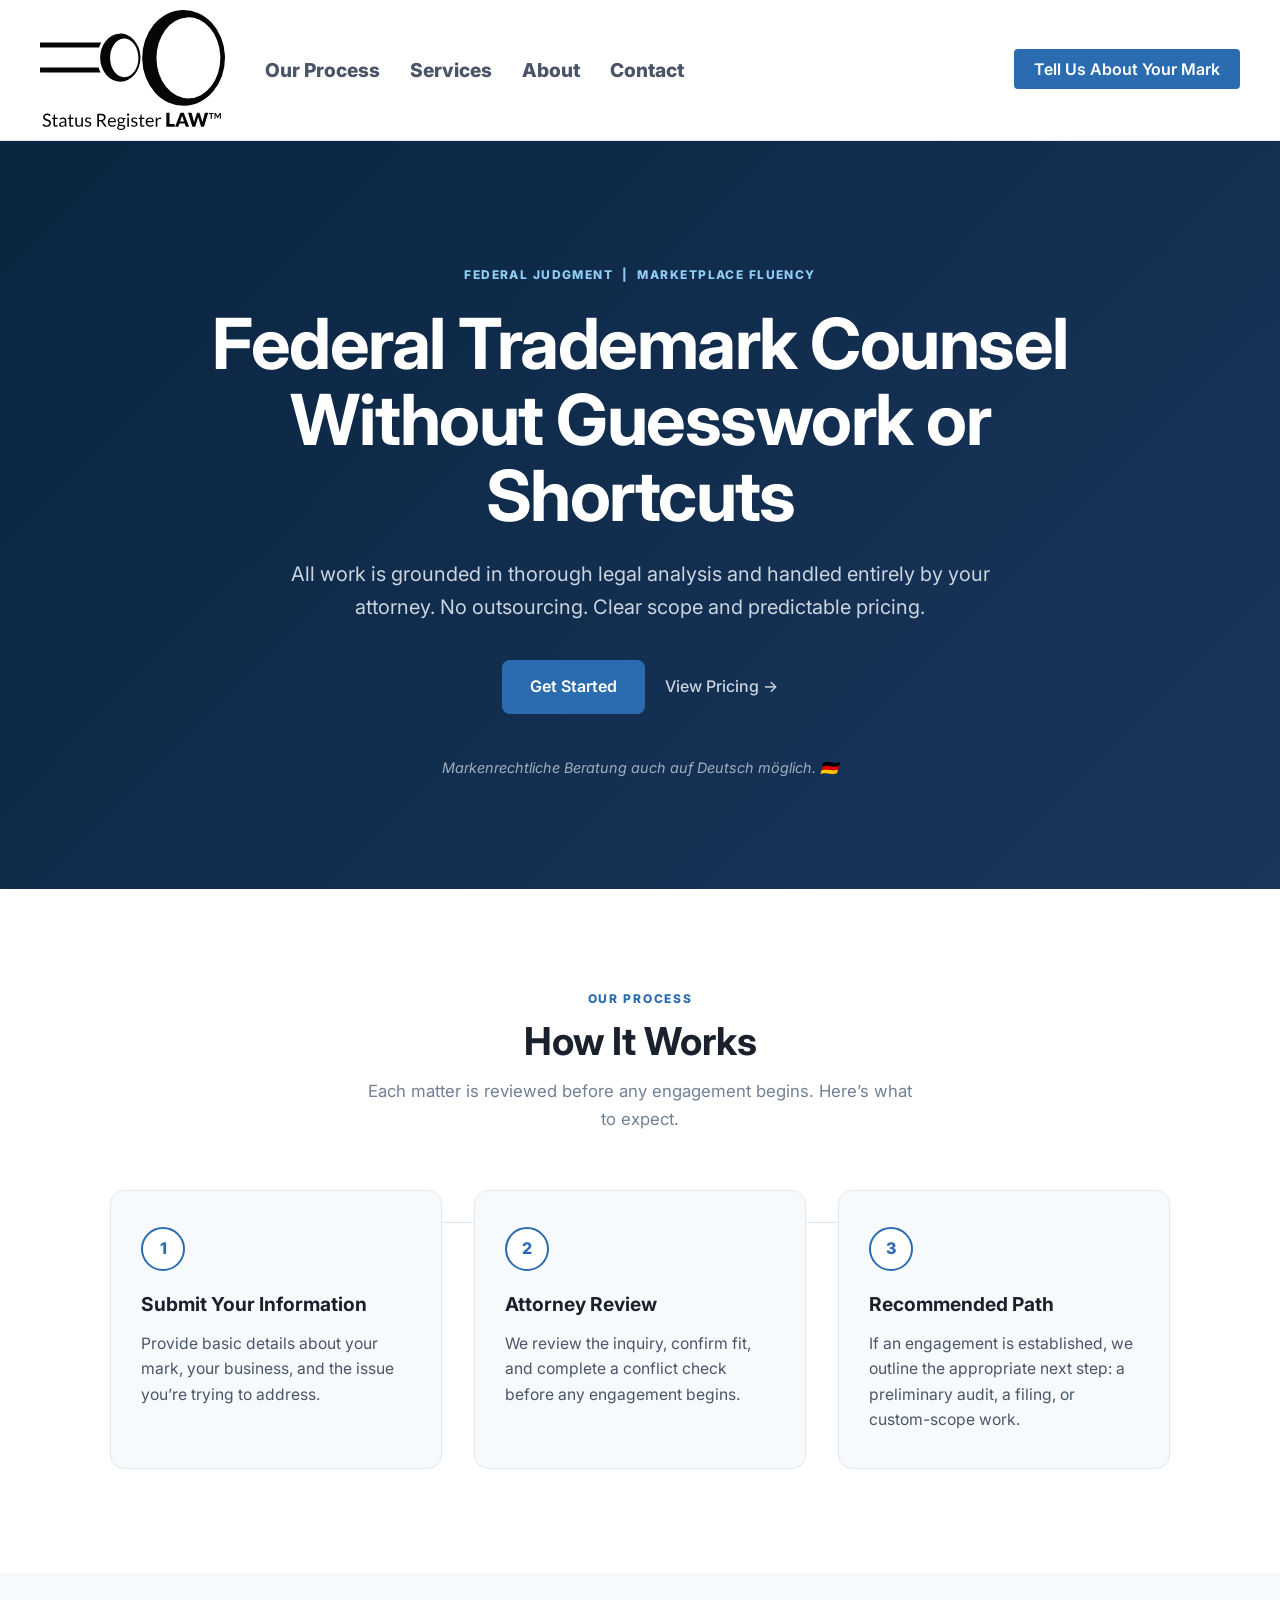
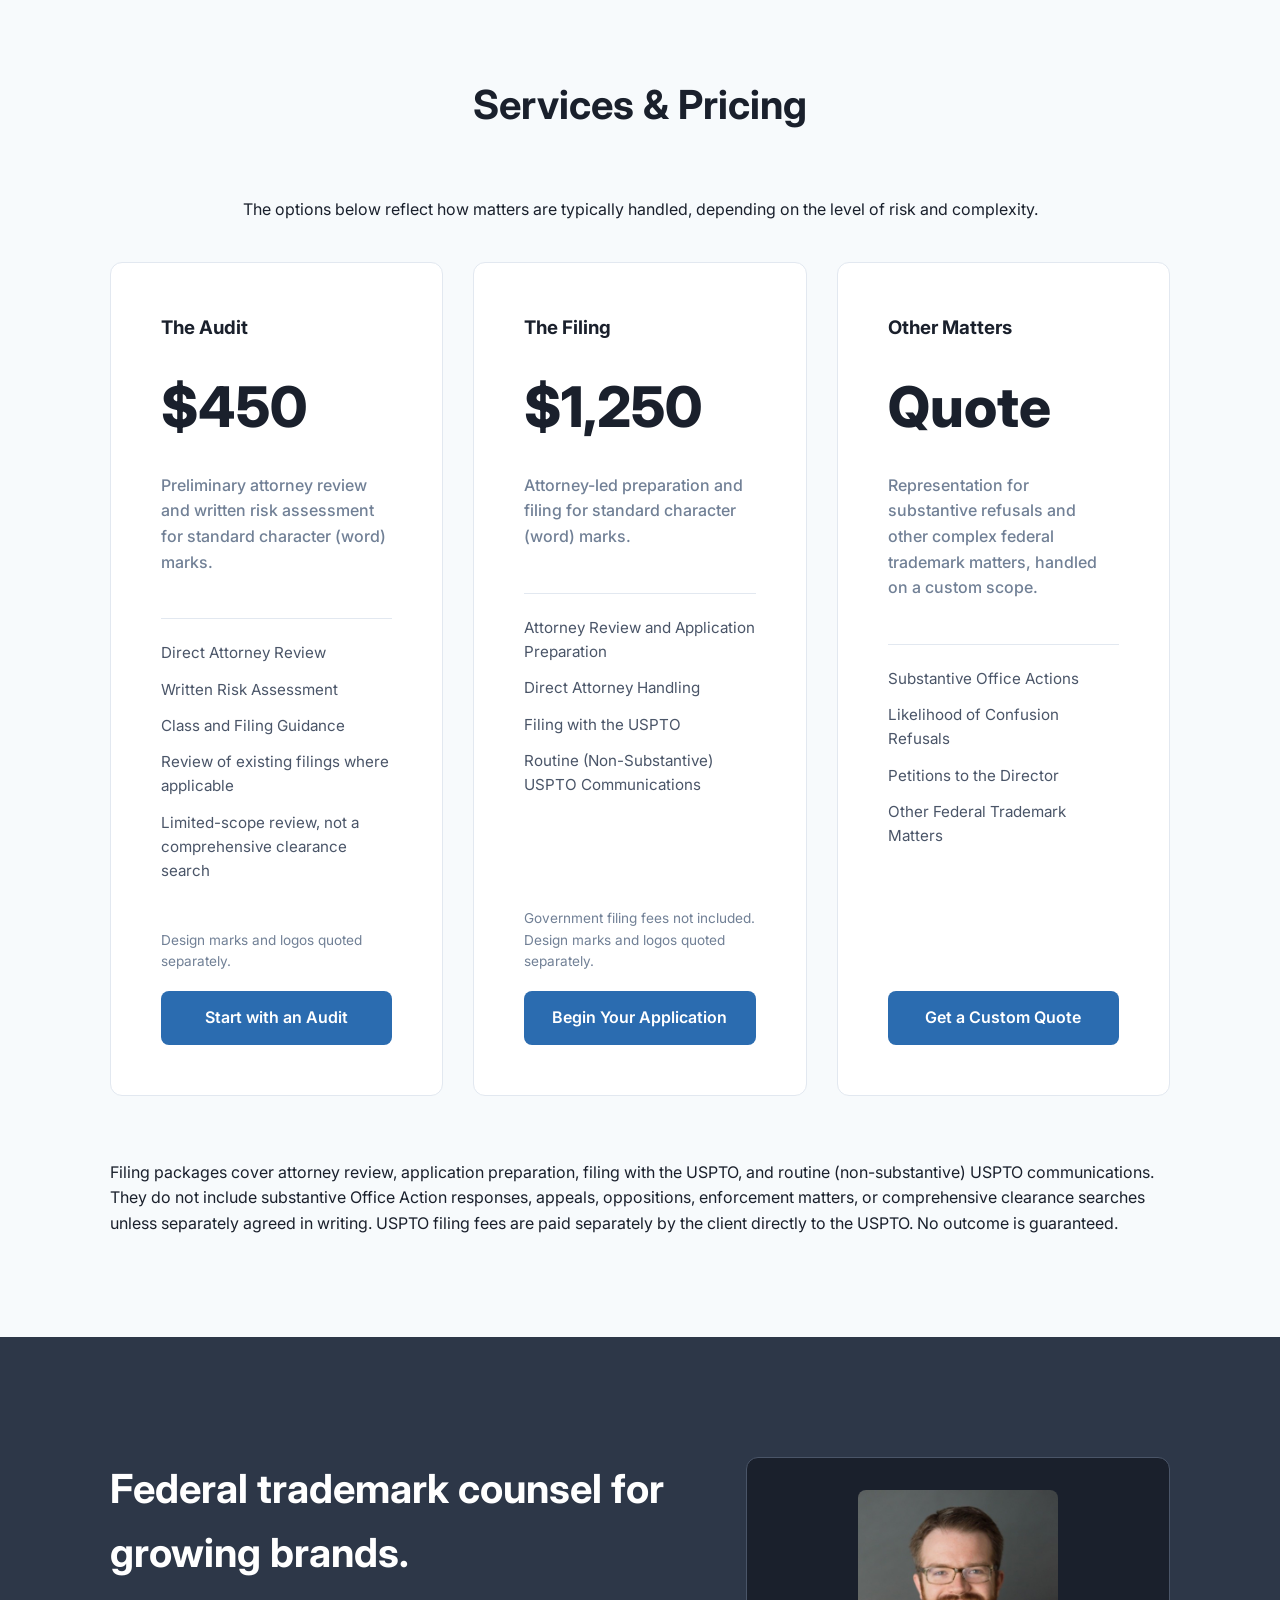
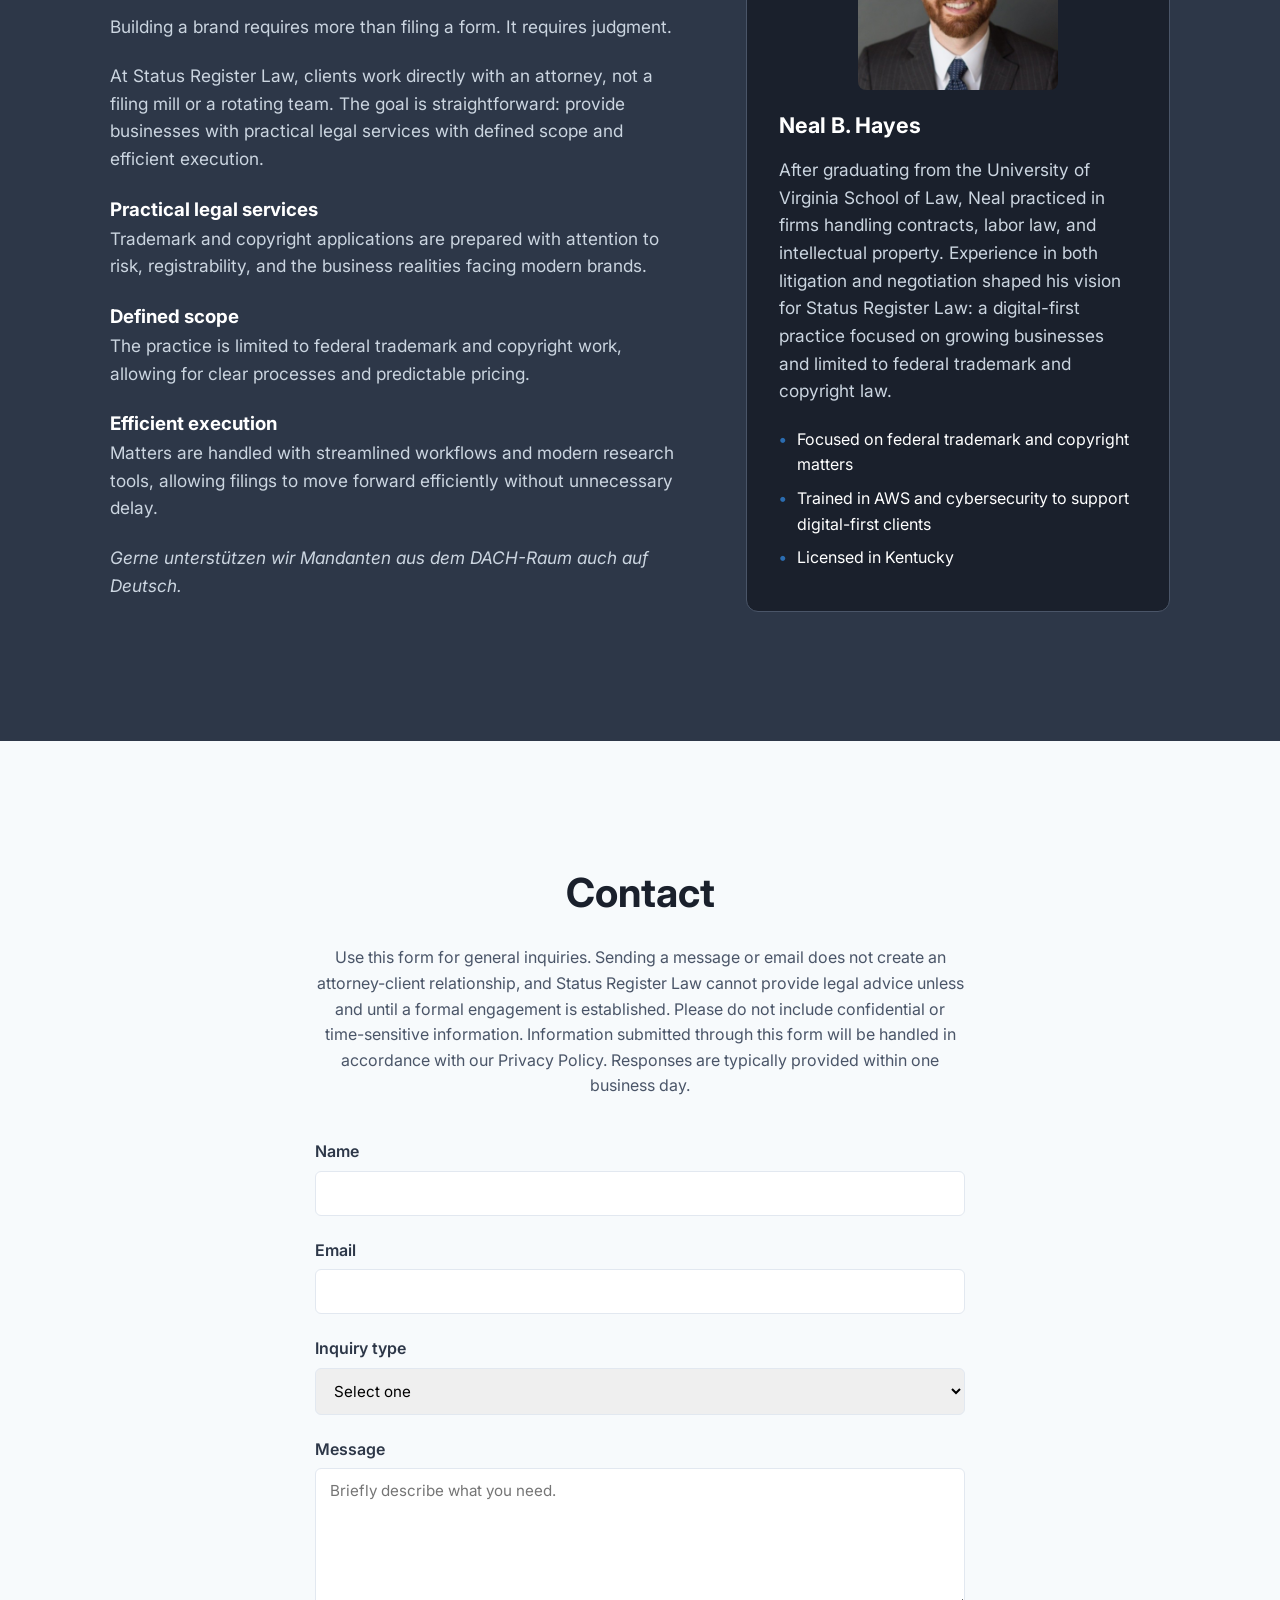
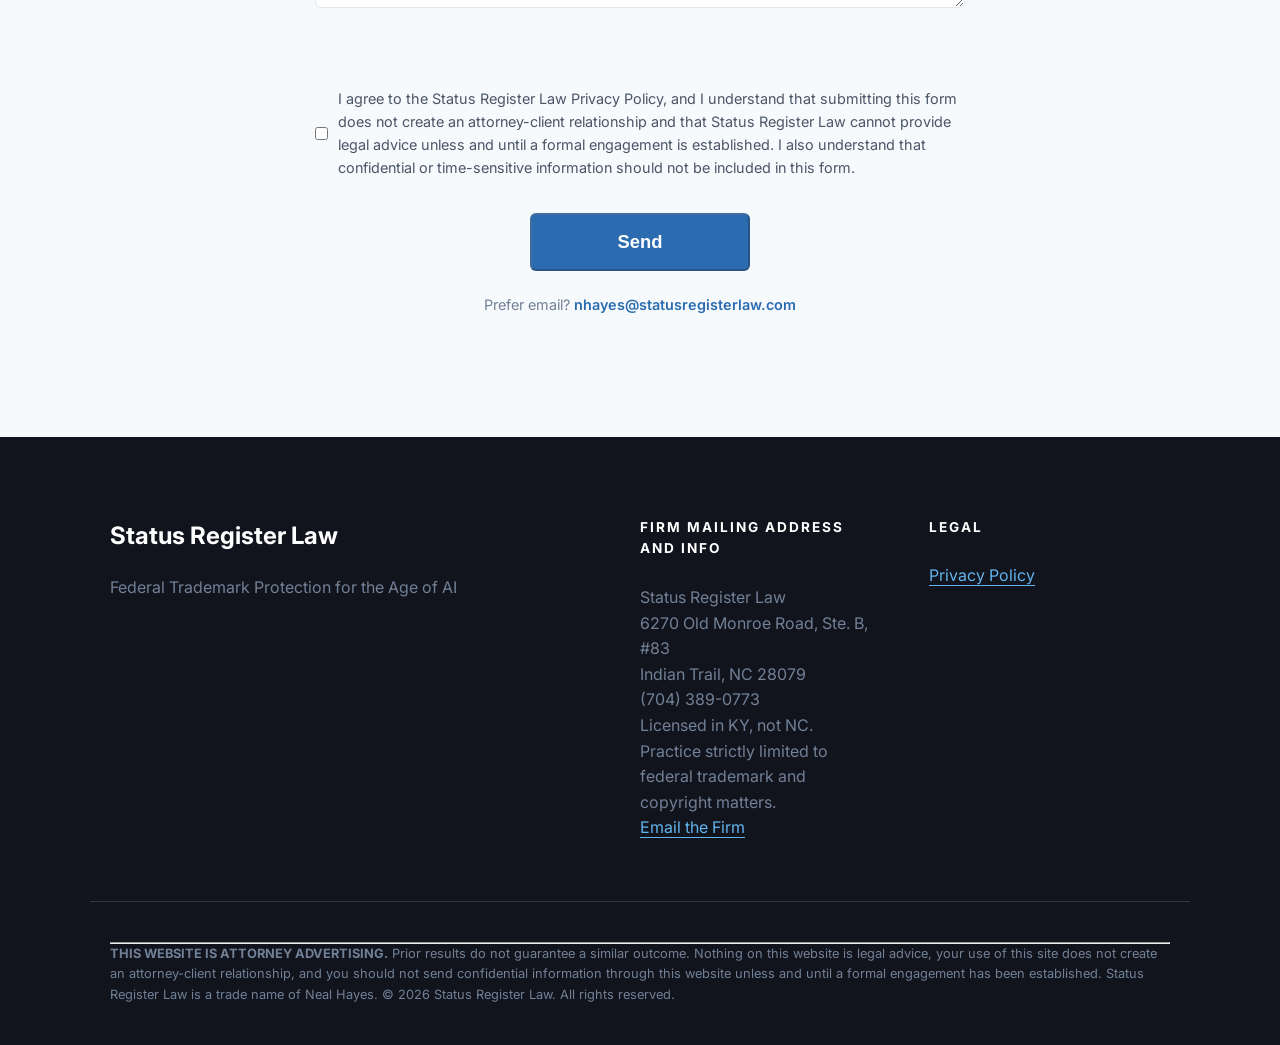
==== commit 43518022: "Add files via upload" ====
--- a/index.html
+++ b/index.html
@@ -60,14 +60,14 @@
       <div class="container">
         <span class="badge">FEDERAL JUDGMENT&nbsp;&nbsp;|&nbsp;&nbsp;MARKETPLACE FLUENCY</span>
     
-        <h1>Federal Trademark Filings Without Guesswork or Shortcuts</h1>
+        <h1>Federal Trademark Counsel Without Guesswork or Shortcuts</h1>
     
         <p class="hero-subhead">
-          Every application is grounded in thorough legal analysis and handled entirely by your attorney. No outsourcing. Clear scope and predictable&nbsp;pricing.
+          All work is grounded in thorough legal analysis and handled entirely by your attorney. No outsourcing. Clear scope and predictable&nbsp;pricing.
         </p>
     
         <div class="cta-group">
-          <a href="#contact" class="btn-primary">Begin Your Application</a>
+          <a href="#contact" class="btn-primary">Get Started</a>
           <a href="#services" class="btn-text">View Pricing &rarr;</a>
         </div>
     
@@ -83,7 +83,7 @@
           <span class="section-kicker">Our Process</span>
           <h2>How It Works</h2>
           <p class="section-subhead">
-            A focused practice means a more predictable process. Here's what to&nbsp;expect.
+            Each matter is reviewed before any engagement begins. Here’s what to&nbsp;expect.
           </p>
         </div>
     
@@ -95,7 +95,7 @@
               <div class="step-number">1</div>
               <h3>Submit Your Information</h3>
               <p>
-                Tell us about your mark, your business, and the type of help you need.
+                Provide basic details about your mark, your business, and the issue you’re trying to address.
               </p>
             </div>
     
@@ -109,9 +109,9 @@
     
             <div class="step-card">
               <div class="step-number">3</div>
-              <h3>Audit or Filing</h3>
+              <h3>Recommended Path</h3>
               <p>
-                If an engagement is established, we provide a preliminary risk assessment or prepare and file your application, depending on the matter.
+                If an engagement is established, we outline the appropriate next step: a preliminary audit, a filing, or custom-scope work.
               </p>
             </div>
           </div>
@@ -121,92 +121,108 @@
 
     <section id="services">
       <div class="container">
-          <h2>Services & Pricing</h2>
-          <div class="pricing-grid">
-              <div class="card">
-                <h3>The Audit</h3>
-                <div class="price">$450</div>
-            
-                <p class="desc">
-                  Preliminary clearance review and risk report for standard character (word) marks.
-                </p>
-            
-                <div class="card-divider"></div>
-            
-                <ul class="card-features">
-                  <li>Direct Attorney Review</li>
-                  <li>Risk Level Analysis</li>
-                  <li>Class Selection Advice</li>
-                  <li>Not a comprehensive clearance search</li>
-                </ul>
-            
-                <p class="card-note">Design marks and logos quoted separately.</p>
-            
-                <a href="#contact" class="btn-primary full-width">Request an Audit</a>
-              </div>
-            
-              <div class="card highlight">
-                <span class="tag">MOST POPULAR</span>
-                <h3>The Filing</h3>
-                <div class="price">$1,250</div>
-            
-                <p class="desc">
-                  Attorney-led preparation and filing for standard character (word) marks.
-                </p>
-            
-                <div class="card-divider"></div>
-            
-                <ul class="card-features">
-                  <li>Attorney Review and Application Preparation</li>
-                  <li>Direct Attorney Handling</li>
-                  <li>Filing with the USPTO</li>
-                  <li>Minor (Non-Substantive) USPTO Communications</li>
-                </ul>
-            
-                <p class="card-note">Government filing fees not included.<br>Design marks and logos quoted separately.</p>
-            
-                <a href="#contact" class="btn-primary full-width">Begin Your Application</a>
-              </div>
-            
-              <div class="card">
-                <h3>The Defense</h3>
-                <div class="price">Quote</div>
-            
-                <p class="desc">
-                  Strategic representation for substantive refusals and contested matters.
-                </p>
-            
-                <div class="card-divider"></div>
-            
-                <ul class="card-features">
-                  <li>Substantive Office Actions</li>
-                  <li>Likelihood of Confusion Refusals</li>
-                  <li>Petitions to Director</li>
-                  <li>Other Federal Trademark Concerns</li>
-                </ul>
-            
-                <a href="#contact" class="btn-primary full-width">Contact Us</a>
-              </div>
-            </div>
-
-            <p class="pricing-disclaimer">
-              Filing packages cover attorney review, application preparation, filing with the USPTO, and routine non-substantive USPTO communications. They do not include substantive Office Action responses, appeals, oppositions, enforcement matters, or comprehensive clearance searches unless separately agreed in writing. USPTO filing fees are paid separately by the client directly to the USPTO. No outcome is guaranteed.
-            </p>
+        <h2>Services & Pricing</h2>
+    
+        <p class="services-intro">
+          The options below reflect how matters are typically handled, depending on the level of risk and&nbsp;complexity.
+        </p>
+    
+        <div class="pricing-grid">
+    
+          <!-- THE AUDIT -->
+          <div class="card">
+            <h3>The Audit</h3>
+            <div class="price">$450</div>
+    
+            <p class="desc">
+              Preliminary attorney review and written risk assessment for standard character (word) marks.
+            </p>
+    
+            <div class="card-divider"></div>
+    
+            <ul class="card-features">
+              <li>Direct Attorney Review</li>
+              <li>Written Risk Assessment</li>
+              <li>Class and Filing Guidance</li>
+              <li>Review of existing filings where applicable</li>
+              <li>Limited-scope review, not a comprehensive clearance search</li>
+            </ul>
+    
+            <p class="card-note">
+              Design marks and logos quoted separately.
+            </p>
+    
+            <a href="#contact" class="btn-primary full-width">Start with an Audit</a>
+          </div>
+    
+          <!-- THE FILING -->
+          <div class="card">
+            <h3>The Filing</h3>
+            <div class="price">$1,250</div>
+    
+            <p class="desc">
+              Attorney-led preparation and filing for standard character (word) marks.
+            </p>
+    
+            <div class="card-divider"></div>
+    
+            <ul class="card-features">
+              <li>Attorney Review and Application Preparation</li>
+              <li>Direct Attorney Handling</li>
+              <li>Filing with the USPTO</li>
+              <li>Routine (Non-Substantive) USPTO Communications</li>
+            </ul>
+    
+            <p class="card-note">
+              Government filing fees not included.<br>
+              Design marks and logos quoted separately.
+            </p>
+    
+            <a href="#contact" class="btn-primary full-width">Begin Your Application</a>
+          </div>
+    
+          <!-- SUBSTANTIVE / CUSTOM WORK -->
+          <div class="card">
+            <h3>Other Matters</h3>
+            <div class="price">Quote</div>
+    
+            <p class="desc">
+              Representation for substantive refusals and other complex federal trademark matters, handled on a custom scope.
+            </p>
+    
+            <div class="card-divider"></div>
+    
+            <ul class="card-features">
+              <li>Substantive Office Actions</li>
+              <li>Likelihood of Confusion Refusals</li>
+              <li>Petitions to the Director</li>
+              <li>Other Federal Trademark Matters</li>
+            </ul>
+    
+            <a href="#contact" class="btn-primary full-width">Get a Custom Quote</a>
+          </div>
+    
+        </div>
+    
+        <p class="pricing-disclaimer">
+          Filing packages cover attorney review, application preparation, filing with the USPTO, and routine (non-substantive) USPTO communications. They do not include substantive Office Action responses, appeals, oppositions, enforcement matters, or comprehensive clearance searches unless separately agreed in writing. USPTO filing fees are paid separately by the client directly to the USPTO. No outcome is guaranteed.
+        </p>
+    
       </div>
-  </section>
+    </section>
 
     <section id="about">
         <div class="container split">
       
           <div class="text">
-            <h2>Federal trademark filing for growing brands.</h2>
+            <h2>Federal trademark counsel for growing brands.</h2>
       
             <p class="about-lead">
               Building a brand requires more than filing a form. It requires judgment.
             </p>
       
             <p>
-              At Status Register Law, clients work directly with an attorney, not a filing mill or a rotating team. The goal is straightforward: provide businesses practical legal services with defined scope and efficient execution.
+              At Status Register Law, clients work directly with an attorney, not a filing mill or a rotating team. The goal is straightforward: provide businesses with practical legal services with defined scope and efficient execution.
             </p>
       
             <div class="about-grid">
--- a/style.css
+++ b/style.css
@@ -127,7 +127,7 @@
 #how-it-works {
   padding: 96px 0 104px;
   background: white;
-  scroll-margin-top: 110px;
+  scroll-margin-top: 120px;
 }
 
 /* SECTION INTRO — FINAL POLISH */
@@ -261,8 +261,15 @@
 }
 
 /* SERVICES & PRICING CARDS */
-#services { padding: 100px 0; scroll-margin-top: 110px}
+#services { padding: 100px 0; scroll-margin-top: 120px}
 h2 { text-align: center; font-size: 2.5rem; margin-bottom: 60px; }
+.services-intro {
+  text-align: center;
+  margin-bottom: 40px;
+  max-width: 800px;    /* Keeps the text from stretching too wide */
+  margin-left: auto;   /* Centers the block itself */
+  margin-right: auto;  /* Centers the block itself */
+}
 .pricing-grid { display: grid; grid-template-columns: repeat(auto-fit, minmax(320px, 1fr)); gap: 30px; }
 
 .card { 
@@ -334,7 +341,7 @@
     background: #2d3748;
     color: white;
     padding: 120px 0;
-    scroll-margin-top: 110px;
+    scroll-margin-top: 120px;
   }
   
   .split {
@@ -465,12 +472,6 @@
     text-align: center;
   }
 
-  .logo {
-    display: flex;
-    justify-content: center;
-    width: 100%;
-  }
-
 .logo-img {
   display: block;
   margin: 0 auto;
@@ -516,7 +517,7 @@
 #contact {
     padding: 120px 0;
     background: #f7fafc;
-    scroll-margin-top: 110px;
+    scroll-margin-top: 120px;
   }
   
   .contact-intro {
@@ -858,14 +859,3 @@
   padding: 16px 18px;
   color: #2d3748;
 }
-
-/* MOBILE ANCHOR OFFSET FIX */
-@media (max-width: 850px) {
-  html {
-    scroll-padding-top: 140px;
-  }
-
-  section {
-    scroll-margin-top: 140px;
-  }
-}
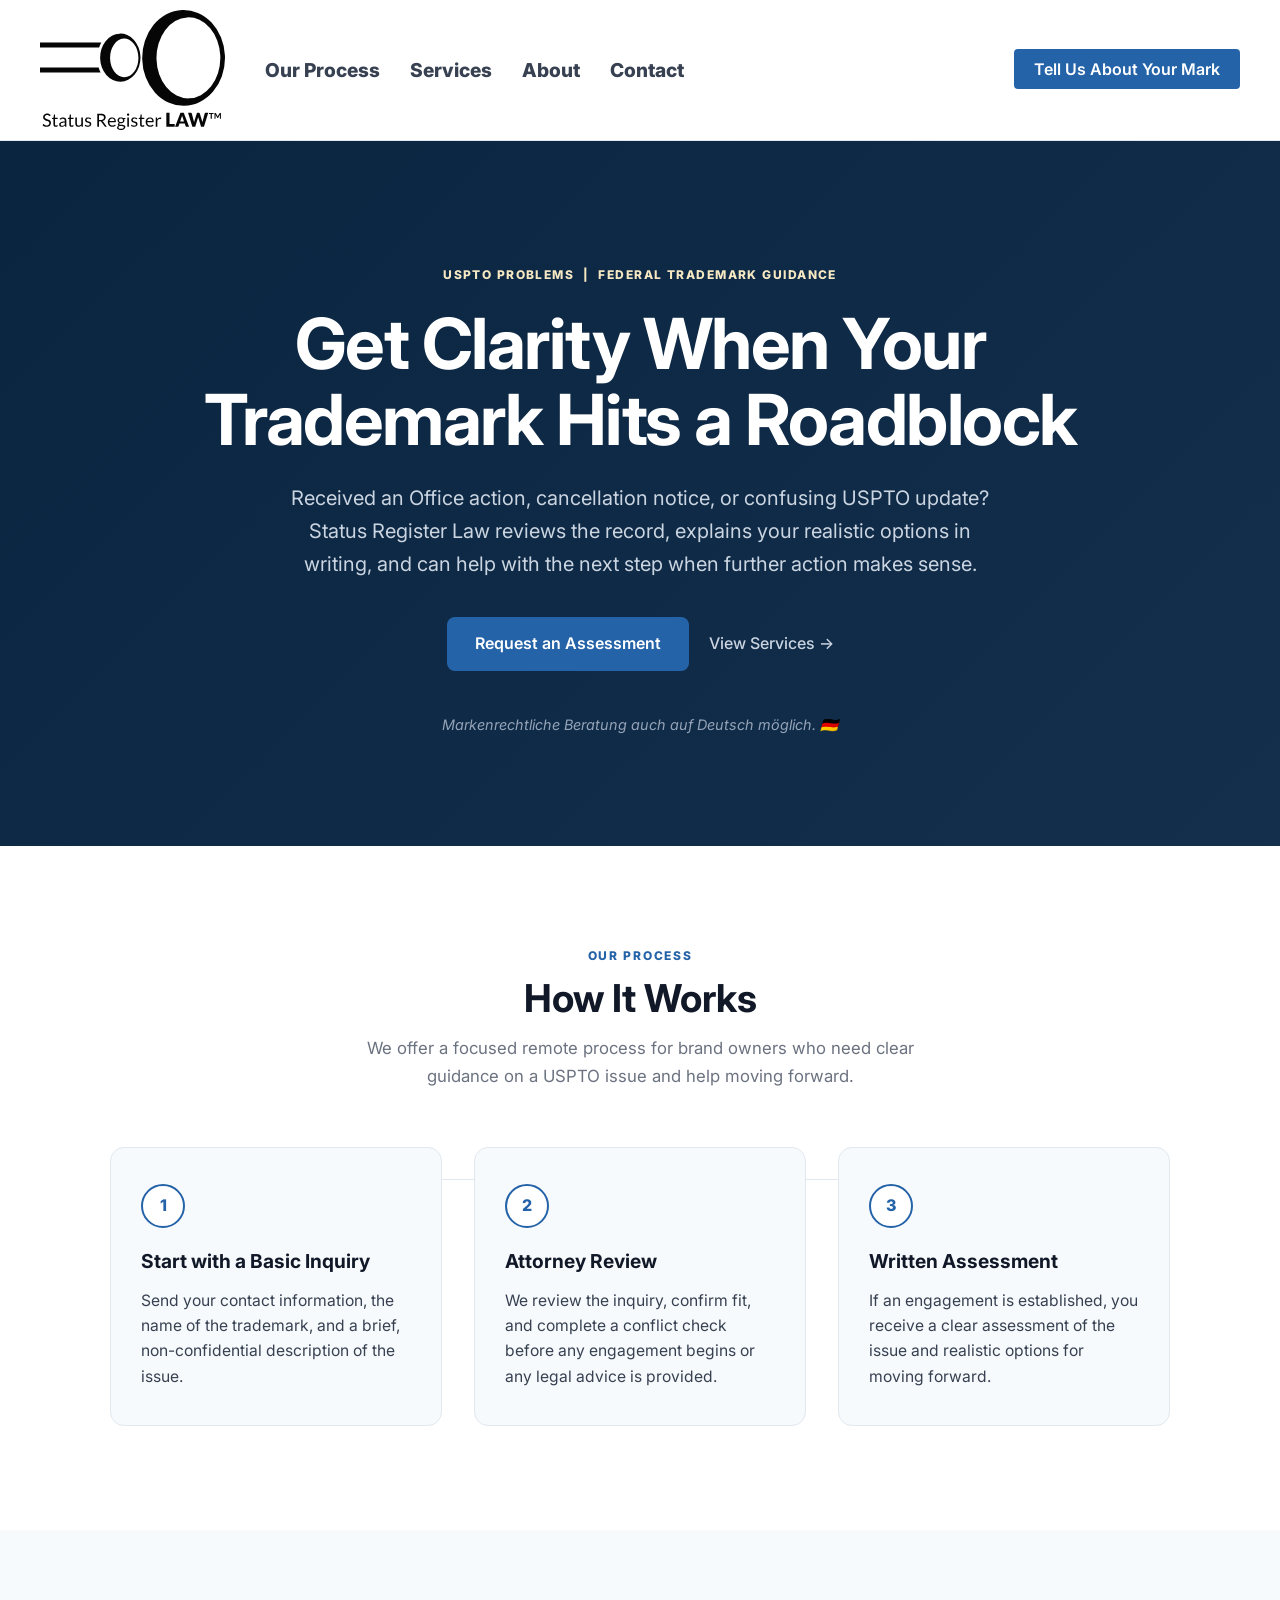
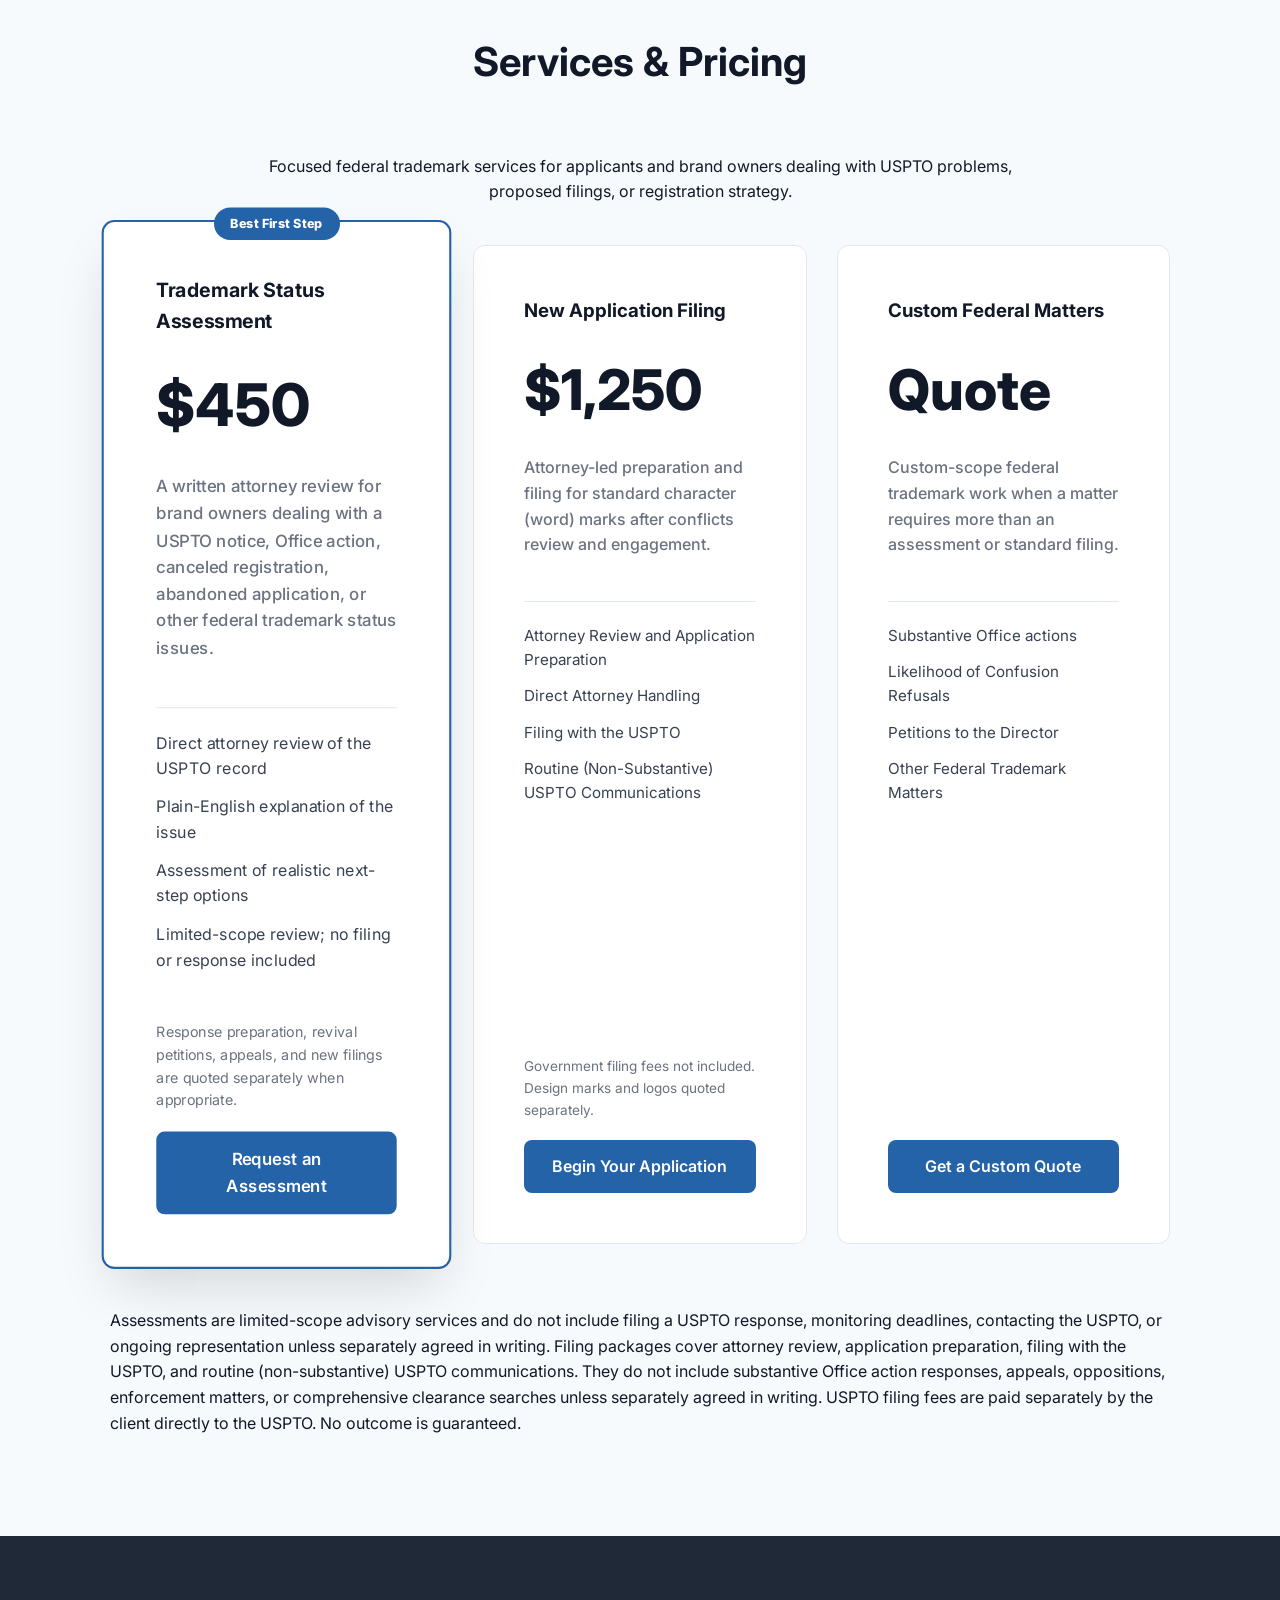
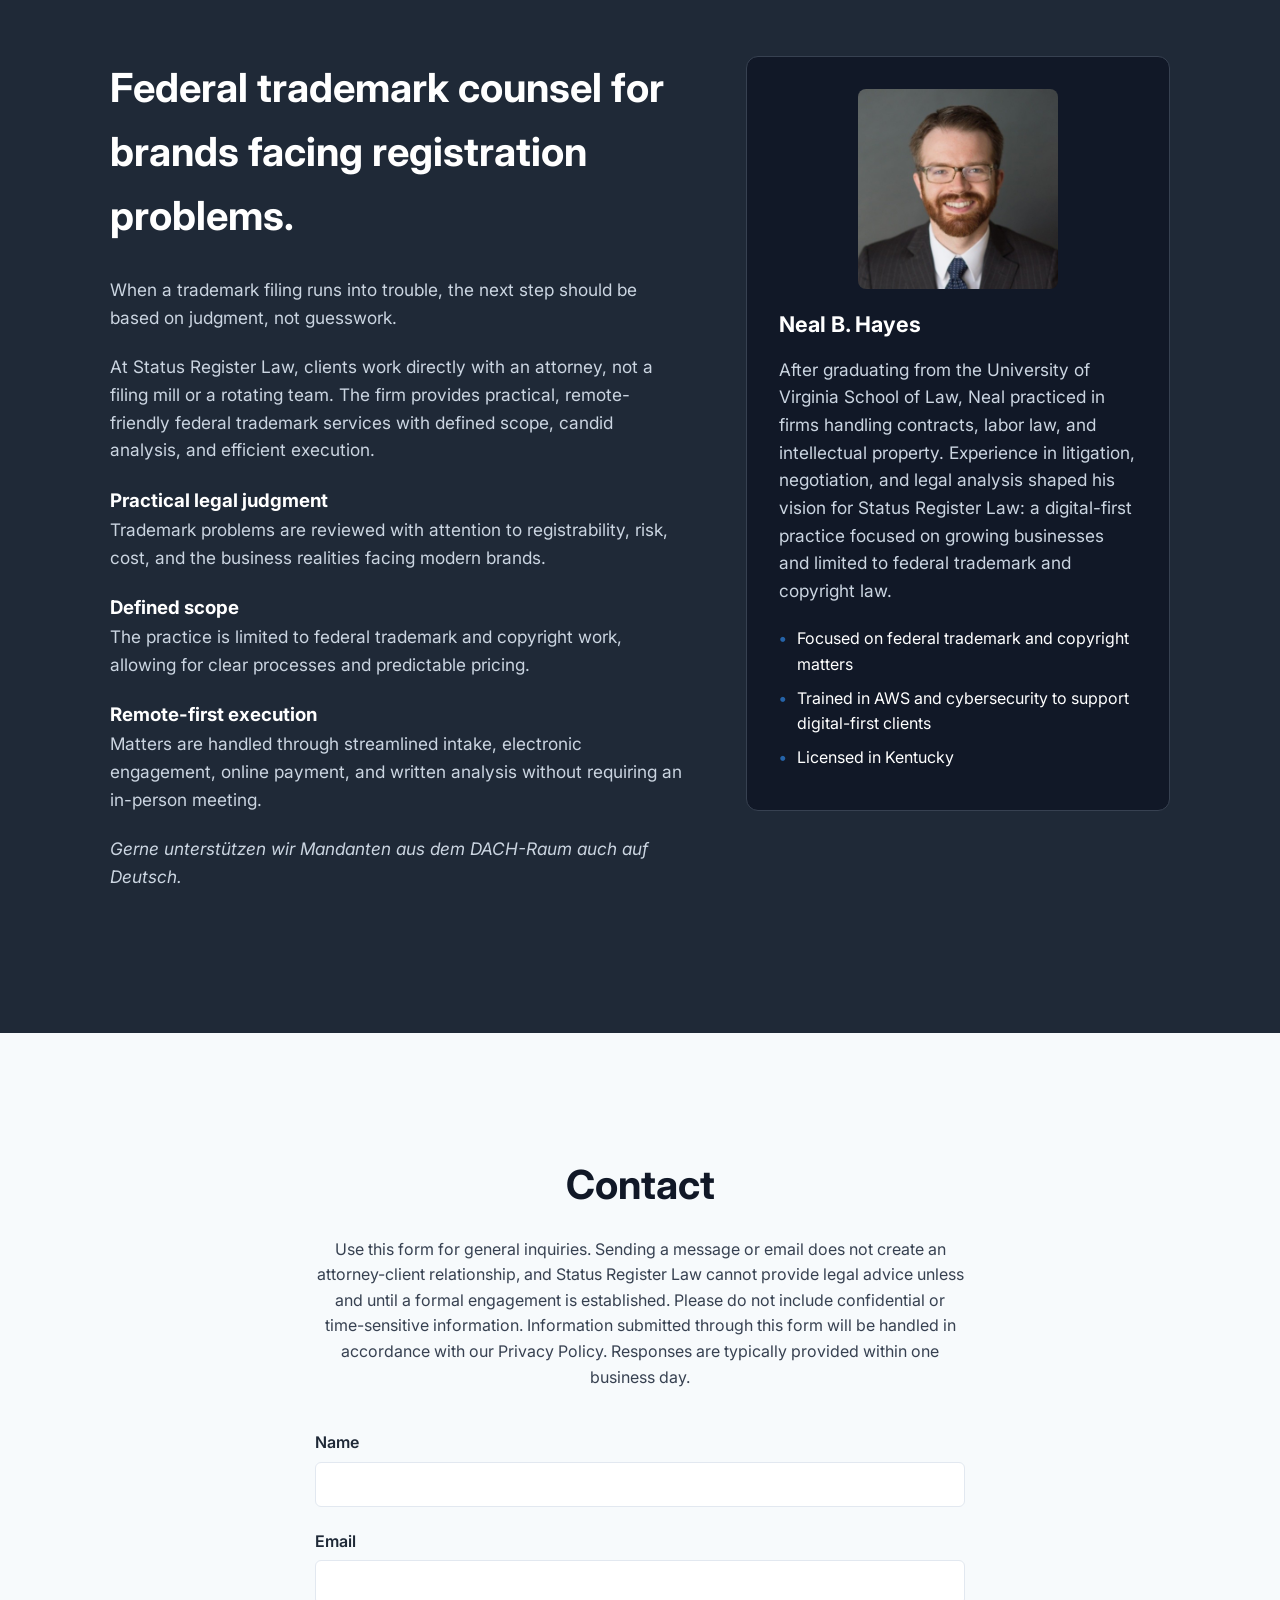
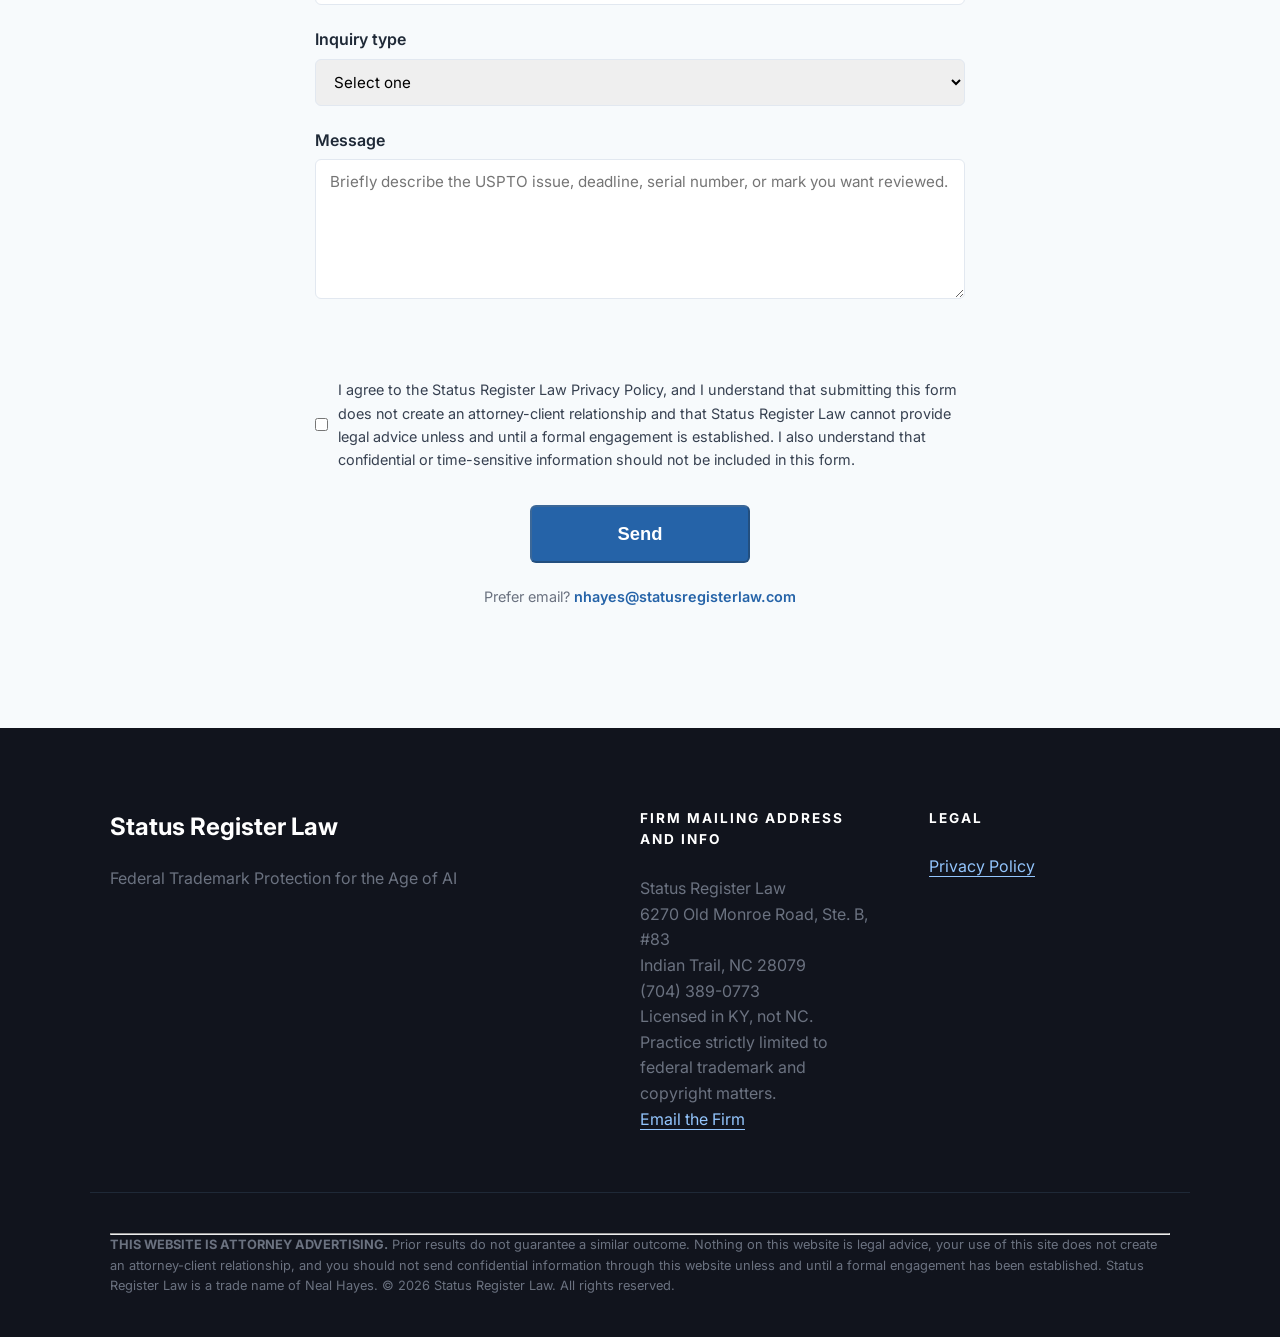
==== commit 4c29b986: "Add files via upload Refocus the site on trademark problem advisory." ====
--- a/index.html
+++ b/index.html
@@ -3,52 +3,71 @@
 <head>
     <meta charset="UTF-8">
     <meta name="viewport" content="width=device-width, initial-scale=1.0">
-    <title>Status Register Law | Federal Trademark Protection</title>
+    <title>Status Register Law | USPTO Trademark Problem Assessments</title>
+
+    <script async src="https://www.googletagmanager.com/gtag/js?id=G-QPY0ME7JPY"></script>
+    <script>
+      window.dataLayer = window.dataLayer || [];
+      function gtag(){dataLayer.push(arguments);}
+      gtag('js', new Date());
+      gtag('config', 'G-QPY0ME7JPY');
+    </script>
+
     <link rel="stylesheet" href="style.css">
     <link rel="preconnect" href="https://fonts.googleapis.com">
     <link rel="preconnect" href="https://fonts.gstatic.com" crossorigin>
     <link href="https://fonts.googleapis.com/css2?family=Inter:wght@400;600;800&display=swap" rel="stylesheet">
+
     <script src="https://challenges.cloudflare.com/turnstile/v0/api.js" async defer></script>
+
     <script type="application/ld+json">
-{
-  "@context": "https://schema.org",
-  "@type": "LegalService",
-  "name": "Status Register Law",
-  "url": "https://statusregisterlaw.com",
-  "logo": "https://statusregisterlaw.com/images/logo.png",
-  "description": "A law firm limiting its practice to federal trademark and copyright registration for e-commerce sellers and brands nationwide.",
-  "telephone": "+1-704-389-0773",
-  "address": {
-    "@type": "PostalAddress",
-    "addressLocality": "Charlotte",
-    "addressRegion": "NC",
-    "addressCountry": "US"
-  },
-  "areaServed": {
-    "@type": "Country",
-    "name": "United States"
-  },
-  "knowsAbout": [
-    "Federal Trademark Registration",
-    "Copyright Registration",
-    "Amazon Brand Registry",
-    "Intellectual Property Law"
-  ]
-}
-</script>
+    {
+      "@context": "https://schema.org",
+      "@type": "LegalService",
+      "name": "Status Register Law",
+      "url": "https://statusregisterlaw.com",
+      "logo": "https://statusregisterlaw.com/images/logo.png",
+      "description": "A law firm providing remote-friendly federal trademark assessments, filings, and USPTO Office action guidance for e-commerce sellers and growing brands nationwide.",
+      "telephone": "+1-704-389-0773",
+      "address": {
+        "@type": "PostalAddress",
+        "addressLocality": "Charlotte",
+        "addressRegion": "NC",
+        "addressCountry": "US"
+      },
+      "areaServed": {
+        "@type": "Country",
+        "name": "United States"
+      },
+      "knowsAbout": [
+        "Federal Trademark Registration",
+        "Copyright Registration",
+        "Amazon Brand Registry",
+        "Intellectual Property Law"
+      ]
+    }
+    </script>
 </head>
 <body>
 
-    <nav>
+    <nav class="site-nav">
         <div class="logo-group">
-            <a href="/" class="logo">
+            <a href="/" class="logo" aria-label="Status Register Law home">
                 <img src="images/SRLLogo.svg" alt="Status Register Law" class="logo-img">
             </a>
-            <div class="main-nav">
+
+            <button class="nav-toggle" type="button" aria-label="Open menu" aria-controls="primary-navigation" aria-expanded="false">
+                <span></span>
+                <span></span>
+                <span></span>
+            </button>
+
+            <div class="main-nav" id="primary-navigation">
                 <a href="#how-it-works">Our Process</a>
                 <a href="#services">Services</a>
                 <a href="#about">About</a>
                 <a href="#contact">Contact</a>
+                <a href="#contact" class="mobile-nav-cta">Tell Us About Your Mark</a>
             </div>
         </div>
         <div class="nav-cta">
@@ -58,17 +77,17 @@
 
     <header id="hero">
       <div class="container">
-        <span class="badge">FEDERAL JUDGMENT&nbsp;&nbsp;|&nbsp;&nbsp;MARKETPLACE FLUENCY</span>
-    
-        <h1>Federal Trademark Counsel Without Guesswork or Shortcuts</h1>
+        <span class="badge">USPTO PROBLEMS&nbsp;&nbsp;|&nbsp;&nbsp;FEDERAL TRADEMARK GUIDANCE</span>
+    
+        <h1>Get Clarity When Your Trademark Hits a Roadblock</h1>
     
         <p class="hero-subhead">
-          All work is grounded in thorough legal analysis and handled entirely by your attorney. No outsourcing. Clear scope and predictable&nbsp;pricing.
+          Received an Office action, cancellation notice, or confusing USPTO update? Status Register Law reviews the record, explains your realistic options in writing, and can help with the next step when further action makes sense.
         </p>
     
         <div class="cta-group">
-          <a href="#contact" class="btn-primary">Get Started</a>
-          <a href="#services" class="btn-text">View Pricing &rarr;</a>
+          <a href="#contact" class="btn-primary">Request an Assessment</a>
+          <a href="#services" class="btn-text">View Services &rarr;</a>
         </div>
     
         <span class="german-tag">
@@ -83,7 +102,7 @@
           <span class="section-kicker">Our Process</span>
           <h2>How It Works</h2>
           <p class="section-subhead">
-            Each matter is reviewed before any engagement begins. Here’s what to&nbsp;expect.
+            We offer a focused remote process for brand owners who need clear guidance on a USPTO issue and help moving forward.
           </p>
         </div>
     
@@ -93,9 +112,9 @@
           <div class="steps-grid">
             <div class="step-card">
               <div class="step-number">1</div>
-              <h3>Submit Your Information</h3>
+              <h3>Start with a Basic Inquiry</h3>
               <p>
-                Provide basic details about your mark, your business, and the issue you’re trying to address.
+                Send your contact information, the name of the trademark, and a brief, non-confidential description of the issue. 
               </p>
             </div>
     
@@ -103,15 +122,15 @@
               <div class="step-number">2</div>
               <h3>Attorney Review</h3>
               <p>
-                We review the inquiry, confirm fit, and complete a conflict check before any engagement begins.
+                We review the inquiry, confirm fit, and complete a conflict check before any engagement begins or any legal advice is provided.
               </p>
             </div>
     
             <div class="step-card">
               <div class="step-number">3</div>
-              <h3>Recommended Path</h3>
+              <h3>Written Assessment</h3>
               <p>
-                If an engagement is established, we outline the appropriate next step: a preliminary audit, a filing, or custom-scope work.
+                If an engagement is established, you receive a clear assessment of the issue and realistic options for moving forward.
               </p>
             </div>
           </div>
@@ -124,44 +143,44 @@
         <h2>Services & Pricing</h2>
     
         <p class="services-intro">
-          The options below reflect how matters are typically handled, depending on the level of risk and&nbsp;complexity.
+          Focused federal trademark services for applicants and brand owners dealing with USPTO problems, proposed filings, or registration strategy.
         </p>
     
         <div class="pricing-grid">
     
-          <!-- THE AUDIT -->
-          <div class="card">
-            <h3>The Audit</h3>
+          <!-- USPTO PROBLEM ASSESSMENT -->
+          <div class="card highlight">
+            <span class="tag">Best First Step</span>
+            <h3>Trademark Status Assessment</h3>
             <div class="price">$450</div>
     
             <p class="desc">
-              Preliminary attorney review and written risk assessment for standard character (word) marks.
+              A written attorney review for brand owners dealing with a USPTO notice, Office action, canceled registration, abandoned application, or other federal trademark status issues.
             </p>
     
             <div class="card-divider"></div>
     
             <ul class="card-features">
-              <li>Direct Attorney Review</li>
-              <li>Written Risk Assessment</li>
-              <li>Class and Filing Guidance</li>
-              <li>Review of existing filings where applicable</li>
-              <li>Limited-scope review, not a comprehensive clearance search</li>
+              <li>Direct attorney review of the USPTO record</li>
+              <li>Plain-English explanation of the issue</li>
+              <li>Assessment of realistic next-step options</li>
+              <li>Limited-scope review; no filing or response included</li>
             </ul>
     
             <p class="card-note">
-              Design marks and logos quoted separately.
-            </p>
-    
-            <a href="#contact" class="btn-primary full-width">Start with an Audit</a>
+              Response preparation, revival petitions, appeals, and new filings are quoted separately when appropriate.
+            </p>
+    
+            <a href="#contact" class="btn-primary full-width">Request an Assessment</a>
           </div>
     
           <!-- THE FILING -->
           <div class="card">
-            <h3>The Filing</h3>
+            <h3>New Application Filing</h3>
             <div class="price">$1,250</div>
     
             <p class="desc">
-              Attorney-led preparation and filing for standard character (word) marks.
+              Attorney-led preparation and filing for standard character (word) marks after conflicts review and engagement.
             </p>
     
             <div class="card-divider"></div>
@@ -183,17 +202,17 @@
     
           <!-- SUBSTANTIVE / CUSTOM WORK -->
           <div class="card">
-            <h3>Other Matters</h3>
+            <h3>Custom Federal Matters</h3>
             <div class="price">Quote</div>
     
             <p class="desc">
-              Representation for substantive refusals and other complex federal trademark matters, handled on a custom scope.
+              Custom-scope federal trademark work when a matter requires more than an assessment or standard filing.
             </p>
     
             <div class="card-divider"></div>
     
             <ul class="card-features">
-              <li>Substantive Office Actions</li>
+              <li>Substantive Office actions</li>
               <li>Likelihood of Confusion Refusals</li>
               <li>Petitions to the Director</li>
               <li>Other Federal Trademark Matters</li>
@@ -205,7 +224,7 @@
         </div>
     
         <p class="pricing-disclaimer">
-          Filing packages cover attorney review, application preparation, filing with the USPTO, and routine (non-substantive) USPTO communications. They do not include substantive Office Action responses, appeals, oppositions, enforcement matters, or comprehensive clearance searches unless separately agreed in writing. USPTO filing fees are paid separately by the client directly to the USPTO. No outcome is guaranteed.
+          Assessments are limited-scope advisory services and do not include filing a USPTO response, monitoring deadlines, contacting the USPTO, or ongoing representation unless separately agreed in writing. Filing packages cover attorney review, application preparation, filing with the USPTO, and routine (non-substantive) USPTO communications. They do not include substantive Office action responses, appeals, oppositions, enforcement matters, or comprehensive clearance searches unless separately agreed in writing. USPTO filing fees are paid separately by the client directly to the USPTO. No outcome is guaranteed.
         </p>
     
       </div>
@@ -215,21 +234,21 @@
         <div class="container split">
       
           <div class="text">
-            <h2>Federal trademark counsel for growing brands.</h2>
+            <h2>Federal trademark counsel for brands facing registration problems.</h2>
       
             <p class="about-lead">
-              Building a brand requires more than filing a form. It requires judgment.
+              When a trademark filing runs into trouble, the next step should be based on judgment, not guesswork.
             </p>
       
             <p>
-              At Status Register Law, clients work directly with an attorney, not a filing mill or a rotating team. The goal is straightforward: provide businesses with practical legal services with defined scope and efficient execution.
+              At Status Register Law, clients work directly with an attorney, not a filing mill or a rotating team. The firm provides practical, remote-friendly federal trademark services with defined scope, candid analysis, and efficient execution.
             </p>
       
             <div class="about-grid">
 
               <div class="about-block">
-                <h3>Practical legal services</h3>
-                <p>Trademark and copyright applications are prepared with attention to risk, registrability, and the business realities facing modern brands.</p>
+                <h3>Practical legal judgment</h3>
+                <p>Trademark problems are reviewed with attention to registrability, risk, cost, and the business realities facing modern brands.</p>
               </div>
       
               <div class="about-block">
@@ -238,8 +257,8 @@
               </div>
       
               <div class="about-block">
-                <h3>Efficient execution</h3>
-                <p>Matters are handled with streamlined workflows and modern research tools, allowing filings to move forward efficiently without unnecessary delay.</p>
+                <h3>Remote-first execution</h3>
+                <p>Matters are handled through streamlined intake, electronic engagement, online payment, and written analysis without requiring an in-person meeting.</p>
               </div>
             </div>
       
@@ -260,7 +279,7 @@
               <h3>Neal B. Hayes</h3>
       
               <p class="profile-summary">
-                After graduating from the University of Virginia School of Law, Neal practiced in firms handling contracts, labor law, and intellectual property. Experience in both litigation and negotiation shaped his vision for Status Register Law: a digital-first practice focused on growing businesses and limited to federal trademark and copyright law.
+                After graduating from the University of Virginia School of Law, Neal practiced in firms handling contracts, labor law, and intellectual property. Experience in litigation, negotiation, and legal analysis shaped his vision for Status Register Law: a digital-first practice focused on growing businesses and limited to federal trademark and copyright law.
               </p>
       
               <ul class="profile-details">
@@ -306,7 +325,8 @@
                 <option value="" disabled selected>Select one</option>
                 <option value="new-filing">New trademark filing</option>
                 <option value="clearance">Trademark audit / preliminary review</option>
-                <option value="office-action">USPTO Office Action</option>
+                <option value="office-action">USPTO Office action or refusal</option>
+                <option value="abandoned-canceled">Abandoned application or canceled registration</option>
                 <option value="copyright">Copyright registration</option>
                 <option value="other">Other</option>
               </select>
@@ -319,7 +339,7 @@
                 name="message"
                 rows="6"
                 required
-                placeholder="Briefly describe what you need."
+                placeholder="Briefly describe the USPTO issue, deadline, serial number, or mark you want reviewed."
               ></textarea>
             </div>
       
@@ -385,6 +405,27 @@
             <p><strong>THIS WEBSITE IS ATTORNEY ADVERTISING.</strong> Prior results do not guarantee a similar outcome. Nothing on this website is legal advice, your use of this site does not create an attorney-client relationship, and you should not send confidential information through this website unless and until a formal engagement has been established. Status Register Law is a trade name of Neal Hayes. &copy; 2026 Status Register Law. All rights reserved.</p>
         </div>
     </footer>
+<script>
+  const nav = document.querySelector('.site-nav');
+  const navToggle = document.querySelector('.nav-toggle');
+  const navLinks = document.querySelectorAll('#primary-navigation a');
+
+  if (nav && navToggle) {
+    navToggle.addEventListener('click', () => {
+      const isOpen = nav.classList.toggle('nav-open');
+      navToggle.setAttribute('aria-expanded', String(isOpen));
+      navToggle.setAttribute('aria-label', isOpen ? 'Close menu' : 'Open menu');
+    });
+
+    navLinks.forEach((link) => {
+      link.addEventListener('click', () => {
+        nav.classList.remove('nav-open');
+        navToggle.setAttribute('aria-expanded', 'false');
+        navToggle.setAttribute('aria-label', 'Open menu');
+      });
+    });
+  }
+</script>
 <script src="script.js"></script>
 </body>
 </html>
--- a/style.css
+++ b/style.css
@@ -1,22 +1,46 @@
 /* RESET & BASE */
+/* COLOR SYSTEM */
+:root {
+  --navy-900: #0A2540;
+  --navy-800: #132F4C;
+  --blue-600: #2563A8;
+  --blue-700: #1E4F86;
+  --slate-900: #111827;
+  --slate-800: #1F2937;
+  --slate-700: #374151;
+  --slate-500: #6B7280;
+  --slate-400: #94A3B8;
+  --slate-300: #CBD5E1;
+  --bg-soft: #F7FAFC;
+  --border: #E2E8F0;
+  --border-soft: #EDF2F7;
+  --white: #FFFFFF;
+  --footer-bg: #11141D;
+  --link-light: #93C5FD;
+  --accent-brass: #B7791F;
+  --accent-brass-soft: #F6E8C3;
+  --focus-ring: rgba(37, 99, 168, 0.15);
+}
+
 * { box-sizing: border-box; margin: 0; padding: 0; }
-body { font-family: 'Inter', sans-serif; color: #1a202c; line-height: 1.6; background-color: #f7fafc; }
+body { font-family: 'Inter', sans-serif; color: var(--slate-900); line-height: 1.6; background-color: var(--bg-soft); }
 a {color: inherit; text-decoration: none; text-underline-offset: 2px; transition: color 0.2s ease, text-decoration-color 0.2s ease;}
-a:hover {color: #2b6cb0; text-decoration-color: currentColor;}
+a:hover {color: var(--blue-600); text-decoration-color: currentColor;}
 ul { list-style: none; }
 
 /* UTILITIES */
 .container { max-width: 1100px; margin: 0 auto; padding: 0 20px; }
-.btn-primary { background-color: #2b6cb0; color: white; padding: 14px 28px; border-radius: 6px; font-weight: 600; display: inline-block; text-align: center; }
-.btn-primary:hover { background-color: #2c5282; }
+.btn-primary { background-color: var(--blue-600); color: var(--white); padding: 14px 28px; border-radius: 6px; font-weight: 600; display: inline-block; text-align: center; }
+.btn-primary:hover { background-color: var(--blue-700); }
 
 /* NAV */
 nav { 
     display: flex; 
     align-items: center; 
+    justify-content: space-between;
     padding: 10px 40px; 
-    background: white; 
-    border-bottom: 1px solid #e2e8f0; 
+    background: var(--white); 
+    border-bottom: 1px solid var(--border); 
     position: sticky; 
     top: 0;
     z-index: 1000;
@@ -34,17 +58,45 @@
     display: block;
 }
 
-.main-nav { display: flex; gap: 30px; }
-.main-nav a { color: #4a5568; font-weight: 800; font-size: 1.2rem; }
-.main-nav a:hover { color: #2b6cb0; }
+.main-nav { display: flex; align-items: center; gap: 30px; }
+.main-nav a { color: var(--slate-700); font-weight: 800; font-size: 1.2rem; }
+.main-nav a:hover { color: var(--blue-600); }
+
+.mobile-nav-cta { display: none; }
 
 .nav-cta { margin-left: auto; }
-.btn-small { background: #2b6cb0; color: white !important; padding: 10px 20px; border-radius: 4px; font-weight: 600; }
+.btn-small { background: var(--blue-600); color: var(--white) !important; padding: 10px 20px; border-radius: 4px; font-weight: 600; }
+
+.nav-toggle {
+  display: none;
+  width: 44px;
+  height: 44px;
+  border: 1px solid var(--border);
+  border-radius: 8px;
+  background: var(--white);
+  cursor: pointer;
+  align-items: center;
+  justify-content: center;
+  flex-direction: column;
+  gap: 5px;
+}
+
+.nav-toggle span {
+  width: 22px;
+  height: 2px;
+  background: var(--slate-900);
+  border-radius: 999px;
+  transition: transform 0.2s ease, opacity 0.2s ease;
+}
+
+.nav-open .nav-toggle span:nth-child(1) { transform: translateY(7px) rotate(45deg); }
+.nav-open .nav-toggle span:nth-child(2) { opacity: 0; }
+.nav-open .nav-toggle span:nth-child(3) { transform: translateY(-7px) rotate(-45deg); }
 
 /* HERO */
 #hero {
-  background: linear-gradient(135deg, #0a2540 0%, #1a365d 100%);
-  color: white;
+  background: linear-gradient(135deg, var(--navy-900) 0%, var(--navy-800) 100%);
+  color: var(--white);
   text-align: center;
   padding: 120px 20px 110px;
 }
@@ -55,7 +107,7 @@
   font-weight: 800;
   letter-spacing: 0.12em;
   text-transform: uppercase;
-  color: #90cdf4;
+  color: var(--accent-brass-soft);
   margin-bottom: 22px;
 }
 
@@ -72,7 +124,7 @@
 .hero-subhead {
   font-size: 1.25rem;
   line-height: 1.65;
-  color: #cbd5e0;
+  color: var(--slate-300);
   max-width: 720px;
   margin: 0 auto 36px;
 }
@@ -88,8 +140,8 @@
 
 /* Primary button */
 .btn-primary {
-  background: #2b6cb0;
-  color: white;
+  background: var(--blue-600);
+  color: var(--white);
   padding: 14px 28px;
   border-radius: 8px;
   font-weight: 600;
@@ -98,20 +150,20 @@
 }
 
 .btn-primary:hover {
-  background: #2c5282;
+  background: var(--blue-700);
   transform: translateY(-1px);
 }
 
 /* Secondary link */
 .btn-text {
-  color: #cbd5e0;
+  color: var(--slate-300);
   font-weight: 500;
   text-decoration: none;
   transition: color 0.2s ease;
 }
 
 .btn-text:hover {
-  color: white;
+  color: var(--white);
 }
 
 /* German tag */
@@ -119,14 +171,14 @@
   display: block;
   font-size: 0.9rem;
   font-style: italic;
-  color: #a0aec0;
+  color: var(--slate-400);
   margin-top: 8px;
 }
 
 /* HOW IT WORKS — PREMIUM */
 #how-it-works {
   padding: 96px 0 104px;
-  background: white;
+  background: var(--white);
   scroll-margin-top: 120px;
 }
 
@@ -145,7 +197,7 @@
   font-weight: 800;
   letter-spacing: 0.14em;
   text-transform: uppercase;
-  color: #2b6cb0;
+  color: var(--blue-600);
 }
 
 /* Headline */
@@ -153,7 +205,7 @@
   font-size: clamp(2rem, 3vw, 2.6rem);
   line-height: 1.2;
   margin: 0 auto 14px; /* tighter spacing */
-  color: #1a202c;
+  color: var(--slate-900);
 }
 
 /* Subhead */
@@ -162,7 +214,7 @@
   margin: 0 auto;
   font-size: 1.05rem;
   line-height: 1.65;
-  color: #718096;
+  color: var(--slate-500);
 }
 
 /* Wrapper for line + grid */
@@ -180,8 +232,8 @@
   background: linear-gradient(
     to right,
     transparent,
-    #e2e8f0 15%,
-    #e2e8f0 85%,
+    var(--border) 15%,
+    var(--border) 85%,
     transparent
   );
   z-index: 0;
@@ -198,8 +250,8 @@
 
 /* Cards */
 .step-card {
-  background: #f7fafc;
-  border: 1px solid #e2e8f0;
+  background: var(--bg-soft);
+  border: 1px solid var(--border);
   border-radius: 14px;
   padding: 36px 30px;
   text-align: left;
@@ -209,7 +261,7 @@
 .step-card:hover {
   transform: translateY(-6px);
   box-shadow: 0 18px 34px -20px rgba(0, 0, 0, 0.18);
-  border-color: #cbd5e0;
+  border-color: var(--slate-300);
 }
 
 /* Step number circles */
@@ -218,9 +270,9 @@
   height: 44px;
   margin-bottom: 18px;
   border-radius: 999px;
-  background: white;
-  border: 2px solid #2b6cb0;
-  color: #2b6cb0;
+  background: var(--white);
+  border: 2px solid var(--blue-600);
+  color: var(--blue-600);
   display: inline-flex;
   align-items: center;
   justify-content: center;
@@ -232,12 +284,12 @@
 .step-card h3 {
   margin-bottom: 12px;
   font-size: 1.2rem;
-  color: #1a202c;
+  color: var(--slate-900);
 }
 
 .step-card p {
   margin: 0;
-  color: #4a5568;
+  color: var(--slate-700);
   font-size: 0.98rem;
 }
 
@@ -273,10 +325,10 @@
 .pricing-grid { display: grid; grid-template-columns: repeat(auto-fit, minmax(320px, 1fr)); gap: 30px; }
 
 .card { 
-    background: white; 
+    background: var(--white); 
     padding: 50px; 
     border-radius: 12px; 
-    border: 1px solid #e2e8f0; 
+    border: 1px solid var(--border); 
     position: relative;
     display: flex;
     flex-direction: column;
@@ -290,7 +342,7 @@
 }
 
 .card.highlight { 
-    border: 2px solid #2b6cb0; 
+    border: 2px solid var(--blue-600); 
     box-shadow: 0 25px 50px -12px rgba(0, 0, 0, 0.15); 
     transform: scale(1.05); 
     z-index: 2; 
@@ -300,17 +352,17 @@
     transform: scale(1.05) translateY(-10px);
 }
 
-.tag { position: absolute; top: -14px; left: 50%; transform: translateX(-50%); background: #2b6cb0; color: white; font-size: 0.75rem; font-weight: 800; padding: 6px 16px; border-radius: 20px; }
-.price { font-size: 3.5rem; font-weight: 800; margin: 20px 0; color: #1a202c; }
-.desc { color: #718096; margin-bottom: 25px; font-weight: 500; }
+.tag { position: absolute; top: -14px; left: 50%; transform: translateX(-50%); background: var(--blue-600); color: var(--white); font-size: 0.75rem; font-weight: 800; padding: 6px 16px; border-radius: 20px; }
+.price { font-size: 3.5rem; font-weight: 800; margin: 20px 0; color: var(--slate-900); }
+.desc { color: var(--slate-500); margin-bottom: 25px; font-weight: 500; }
 
 .card ul { flex-grow: 1; margin-bottom: 30px; }
-.card ul li { margin-bottom: 12px; font-size: 0.95rem; color: #4a5568; }
+.card ul li { margin-bottom: 12px; font-size: 0.95rem; color: var(--slate-700); }
 .full-width { display: block; width: 100%; margin-top: auto; }
 
 .card-divider {
     height: 1px;
-    background: #e2e8f0;
+    background: var(--border);
     margin: 18px 0 22px;
   }
   
@@ -322,14 +374,14 @@
   .card-features li {
     margin-bottom: 12px;
     font-size: 0.95rem;
-    color: #4a5568;
+    color: var(--slate-700);
   }
   
   .card-note {
     margin-top: 4px;
     margin-bottom: 18px;
     font-size: 0.85rem;
-    color: #718096;
+    color: var(--slate-500);
   }
 
   .pricing-disclaimer {
@@ -338,8 +390,8 @@
 
 /* ABOUT */
 #about {
-    background: #2d3748;
-    color: white;
+    background: var(--slate-800);
+    color: var(--white);
     padding: 120px 0;
     scroll-margin-top: 120px;
   }
@@ -353,13 +405,13 @@
   
   #about h2 {
     text-align: left;
-    color: white;
+    color: var(--white);
     margin-bottom: 28px;
   }
   
   #about p {
     margin-bottom: 22px;
-    color: #cbd5e0;
+    color: var(--slate-300);
     font-size: 1.08rem;
   }
   
@@ -370,21 +422,21 @@
   
   .about-points li {
     margin-bottom: 10px;
-    color: #e2e8f0;
+    color: var(--border);
     font-size: 1rem;
   }
 
   .about-note {
     font-style: italic;
-    color: #cbd5e0; 
+    color: var(--slate-300); 
 }
   
   .profile-card {
     display: flex;
     flex-direction: column;
     align-items: flex-start;
-    background: #1a202c;
-    border: 1px solid #4a5568;
+    background: var(--slate-900);
+    border: 1px solid var(--slate-700);
     border-radius: 12px;
     padding: 32px;
   }
@@ -401,13 +453,13 @@
   }
   
   .profile-card h3 {
-    color: white;
+    color: var(--white);
     margin-bottom: 14px;
     font-size: 1.35rem;
   }
   
   .profile-summary {
-    color: #cbd5e0;
+    color: var(--slate-300);
     margin-bottom: 8px;
     font-size: 1rem;
   }
@@ -429,7 +481,7 @@
     position: absolute;
     left: 0;
     top: 0;
-    color: #2b6cb0;
+    color: var(--blue-600);
     font-weight: 700;
   }
 
@@ -443,80 +495,84 @@
   }
 
 /* FOOTER */
-#footer { background: #11141d; color: #718096; padding: 80px 0 40px; }
+#footer { background: var(--footer-bg); color: var(--slate-500); padding: 80px 0 40px; }
 .footer-grid {display: grid; grid-template-columns: 2fr 1fr 1fr; gap: 48px; margin-bottom: 60px; align-items: start;}
-.footer-brand h3 { color: white; margin-bottom: 20px; font-size: 1.5rem; }
-.footer-column h4 { color: white; margin-bottom: 25px; text-transform: uppercase; letter-spacing: 2px; font-size: 0.85rem; }
-.footer a {color: #cbd5e0; text-decoration-color: rgba(203, 213, 224, 0.5);}
-.footer a:hover {color: #ffffff; text-decoration-color: #ffffff;}
-.link { color: #63b3ed; border-bottom: 1px solid #63b3ed; }
-.legal-disclaimer { border-top: 1px solid #2d3748; padding-top: 40px; font-size: 0.8rem; }
+.footer-brand h3 { color: var(--white); margin-bottom: 20px; font-size: 1.5rem; }
+.footer-column h4 { color: var(--white); margin-bottom: 25px; text-transform: uppercase; letter-spacing: 2px; font-size: 0.85rem; }
+.footer a {color: var(--slate-300); text-decoration-color: rgba(203, 213, 224, 0.5);}
+.footer a:hover {color: var(--white); text-decoration-color: var(--white);}
+.link { color: var(--link-light); border-bottom: 1px solid var(--link-light); }
+.legal-disclaimer { border-top: 1px solid var(--slate-800); padding-top: 40px; font-size: 0.8rem; }
 
 /* MOBILE RESPONSIVE */
 @media (max-width: 850px) {
 
-  /* NAV CONTAINER */
   nav {
-    flex-direction: column;
+    padding: 10px 16px;
+    flex-wrap: wrap;
     align-items: center;
-    gap: 18px;
-    padding: 14px 12px;
-  }
-
-  /* LOGO + TITLE */
+  }
+
   .logo-group {
-    flex-direction: column;
-    align-items: center;
-    gap: 10px;
-    width: 100%;
-    text-align: center;
-  }
-
-.logo-img {
-  display: block;
-  margin: 0 auto;
-}
-
-  /* NAV LINKS (2x2 GRID) */
-  .main-nav {
-    display: grid;
-    grid-template-columns: repeat(2, minmax(0, 1fr));
-    gap: 10px 16px;
-    width: 100%;
-    max-width: 360px;        /* keeps it from stretching too wide */
-    justify-items: center;
-  }
-
-  .main-nav a {
-    font-size: 0.95rem;
-    text-align: center;
-    padding: 4px 6px;
-  }
-
-  /* CTA BUTTON */
-  .nav-cta {
-    margin-left: 0;
     width: 100%;
     display: flex;
-    justify-content: center;
-  }
-
-  .btn-small {
-    padding: 10px 18px;
-    font-size: 0.95rem;
-    border-radius: 6px;
+    flex-wrap: wrap;
+    align-items: center;
+    justify-content: space-between;
+    gap: 0;
+  }
+
+  .logo-img {
+    height: 64px;
+  }
+
+  .nav-toggle {
+    display: inline-flex;
+  }
+
+  .main-nav {
+    display: none;
+    flex-basis: 100%;
+    width: 100%;
+    flex-direction: column;
+    align-items: stretch;
+    gap: 0;
+    padding: 12px 0 6px;
+    border-top: 1px solid var(--border);
+    margin-top: 10px;
+  }
+
+  .nav-open .main-nav {
+    display: flex;
+  }
+
+  .main-nav a {
+    font-size: 1rem;
+    padding: 13px 4px;
+    text-align: left;
+    border-bottom: 1px solid var(--border-soft);
+  }
+
+  .mobile-nav-cta {
+    display: block;
+    color: var(--blue-600) !important;
+  }
+
+  .nav-cta {
+    display: none;
   }
 
   .split { grid-template-columns: 1fr; }
   .footer-grid { grid-template-columns: 1fr; gap: 40px; }
   .card.highlight { transform: scale(1); }
+  .card.highlight:hover { transform: translateY(-10px); }
   .cta-group { flex-direction: column; gap: 20px; }
 }
 
 /* CONTACT SECTION */
 #contact {
     padding: 120px 0;
-    background: #f7fafc;
+    background: var(--bg-soft);
     scroll-margin-top: 120px;
   }
   
@@ -524,7 +580,7 @@
     max-width: 650px;
     margin: 0 auto 40px;
     text-align: center;
-    color: #4a5568;
+    color: var(--slate-700);
   }
   
   .contact-form {
@@ -543,14 +599,14 @@
   .form-row label {
     font-weight: 600;
     margin-bottom: 6px;
-    color: #2d3748;
+    color: var(--slate-800);
   }
   
   .form-row input,
   .form-row select,
   .form-row textarea {
     padding: 12px 14px;
-    border: 1px solid #e2e8f0;
+    border: 1px solid var(--border);
     border-radius: 6px;
     font-size: 0.95rem;
     font-family: inherit;
@@ -561,8 +617,8 @@
   .form-row select:focus,
   .form-row textarea:focus {
     outline: none;
-    border-color: #2b6cb0;
-    box-shadow: 0 0 0 2px rgba(43,108,176,0.15);
+    border-color: var(--blue-600);
+    box-shadow: 0 0 0 2px var(--focus-ring);
   }
   
 /* ACKNOWLEDGMENT ROW */
@@ -571,7 +627,7 @@
     align-items: center;
     gap: 10px;
     font-size: 0.9rem;
-    color: #4a5568;
+    color: var(--slate-700);
     margin-top: 15px;
   }
   
@@ -598,11 +654,11 @@
   .contact-alt {
     text-align: center;
     font-size: 0.9rem;
-    color: #718096;
+    color: var(--slate-500);
   }
   
   .contact-alt a {
-    color: #2b6cb0;
+    color: var(--blue-600);
     font-weight: 600;
   }
   
@@ -627,8 +683,8 @@
   /* PRIVACY POLICY PAGE */
 
 .policy-header {
-  background: linear-gradient(135deg, #0a2540 0%, #1a365d 100%);
-  color: #ffffff;
+  background: linear-gradient(135deg, var(--navy-900) 0%, var(--navy-800) 100%);
+  color: var(--white);
   padding: 88px 20px 72px;
 }
 
@@ -640,7 +696,7 @@
 .policy-home-link {
   display: inline-block;
   margin-bottom: 22px;
-  color: #cbd5e0;
+  color: var(--slate-300);
   text-decoration: underline;
   text-underline-offset: 3px;
   text-decoration-color: rgba(203, 213, 224, 0.5);
@@ -648,8 +704,8 @@
 }
 
 .policy-home-link:hover {
-  color: #ffffff;
-  text-decoration-color: #ffffff;
+  color: var(--white);
+  text-decoration-color: var(--white);
 }
 
 .policy-header h1 {
@@ -657,17 +713,17 @@
   line-height: 1.08;
   letter-spacing: -1.4px;
   margin: 0 0 14px;
-  color: #ffffff;
+  color: var(--white);
 }
 
 .policy-effective-date {
   margin: 0;
   font-size: 1rem;
-  color: #cbd5e0;
+  color: var(--slate-300);
 }
 
 .policy-main {
-  background: #f7fafc;
+  background: var(--bg-soft);
   padding: 72px 20px 96px;
 }
 
@@ -677,8 +733,8 @@
 }
 
 .policy-card {
-  background: #ffffff;
-  border: 1px solid #e2e8f0;
+  background: var(--white);
+  border: 1px solid var(--border);
   border-radius: 14px;
   padding: 48px 48px 40px;
   box-shadow: 0 16px 36px -28px rgba(0, 0, 0, 0.18);
@@ -687,21 +743,21 @@
 .policy-section + .policy-section {
   margin-top: 38px;
   padding-top: 34px;
-  border-top: 1px solid #edf2f7;
+  border-top: 1px solid var(--border-soft);
 }
 
 .policy-section h2 {
   font-size: 1.35rem;
   line-height: 1.25;
   margin: 0 0 16px;
-  color: #1a202c;
+  color: var(--slate-900);
 }
 
 .policy-section p {
   margin: 0 0 14px;
   font-size: 1rem;
   line-height: 1.75;
-  color: #4a5568;
+  color: var(--slate-700);
 }
 
 .policy-section ul {
@@ -711,20 +767,20 @@
 
 .policy-section li {
   margin-bottom: 10px;
-  color: #4a5568;
+  color: var(--slate-700);
   line-height: 1.7;
 }
 
 .policy-section strong {
-  color: #1a202c;
+  color: var(--slate-900);
 }
 
 .policy-summary {
-  background: #f7fafc;
-  border-left: 4px solid #2b6cb0;
+  background: var(--bg-soft);
+  border-left: 4px solid var(--blue-600);
   border-radius: 8px;
   padding: 16px 18px;
-  color: #2d3748;
+  color: var(--slate-800);
 }
 
 .policy-contact p {
@@ -732,14 +788,14 @@
 }
 
 .policy-contact a {
-  color: #2b6cb0;
+  color: var(--blue-600);
   text-decoration: underline;
   text-underline-offset: 3px;
   transition: color 0.2s ease, text-decoration-color 0.2s ease;
 }
 
 .policy-contact a:hover {
-  color: #2c5282;
+  color: var(--blue-700);
 }
 
 @media (max-width: 768px) {
@@ -777,7 +833,7 @@
 
 /* Hero section */
 .policy-hero {
-  background: #f7fafc;
+  background: var(--bg-soft);
   padding: 80px 20px 40px;
   text-align: center;
 }
@@ -787,24 +843,24 @@
   font-weight: 800;
   letter-spacing: 0.12em;
   text-transform: uppercase;
-  color: #2b6cb0;
+  color: var(--blue-600);
   margin-bottom: 12px;
 }
 
 .policy-hero h1 {
   font-size: clamp(2.2rem, 5vw, 3rem);
   margin: 0 0 12px;
-  color: #1a202c;
+  color: var(--slate-900);
 }
 
 .policy-effective-date {
-  color: #718096;
+  color: var(--slate-500);
   font-size: 0.95rem;
 }
 
 /* Main layout */
 .policy-main {
-  background: #f7fafc;
+  background: var(--bg-soft);
   padding: 40px 20px 96px;
 }
 
@@ -815,8 +871,8 @@
 
 /* Card */
 .policy-card {
-  background: #ffffff;
-  border: 1px solid #e2e8f0;
+  background: var(--white);
+  border: 1px solid var(--border);
   border-radius: 14px;
   padding: 48px 48px 40px;
   box-shadow: 0 16px 36px -28px rgba(0, 0, 0, 0.18);
@@ -826,19 +882,19 @@
 .policy-section + .policy-section {
   margin-top: 38px;
   padding-top: 34px;
-  border-top: 1px solid #edf2f7;
+  border-top: 1px solid var(--border-soft);
 }
 
 .policy-section h2 {
   font-size: 1.35rem;
   margin-bottom: 16px;
-  color: #1a202c;
+  color: var(--slate-900);
 }
 
 .policy-section p {
   margin-bottom: 14px;
   line-height: 1.75;
-  color: #4a5568;
+  color: var(--slate-700);
 }
 
 .policy-section ul {
@@ -848,14 +904,14 @@
 .policy-section li {
   margin-bottom: 10px;
   line-height: 1.7;
-  color: #4a5568;
+  color: var(--slate-700);
 }
 
 /* Highlight summary */
 .policy-summary {
-  background: #f7fafc;
-  border-left: 4px solid #2b6cb0;
+  background: var(--bg-soft);
+  border-left: 4px solid var(--blue-600);
   border-radius: 8px;
   padding: 16px 18px;
-  color: #2d3748;
-}
+  color: var(--slate-800);
+}
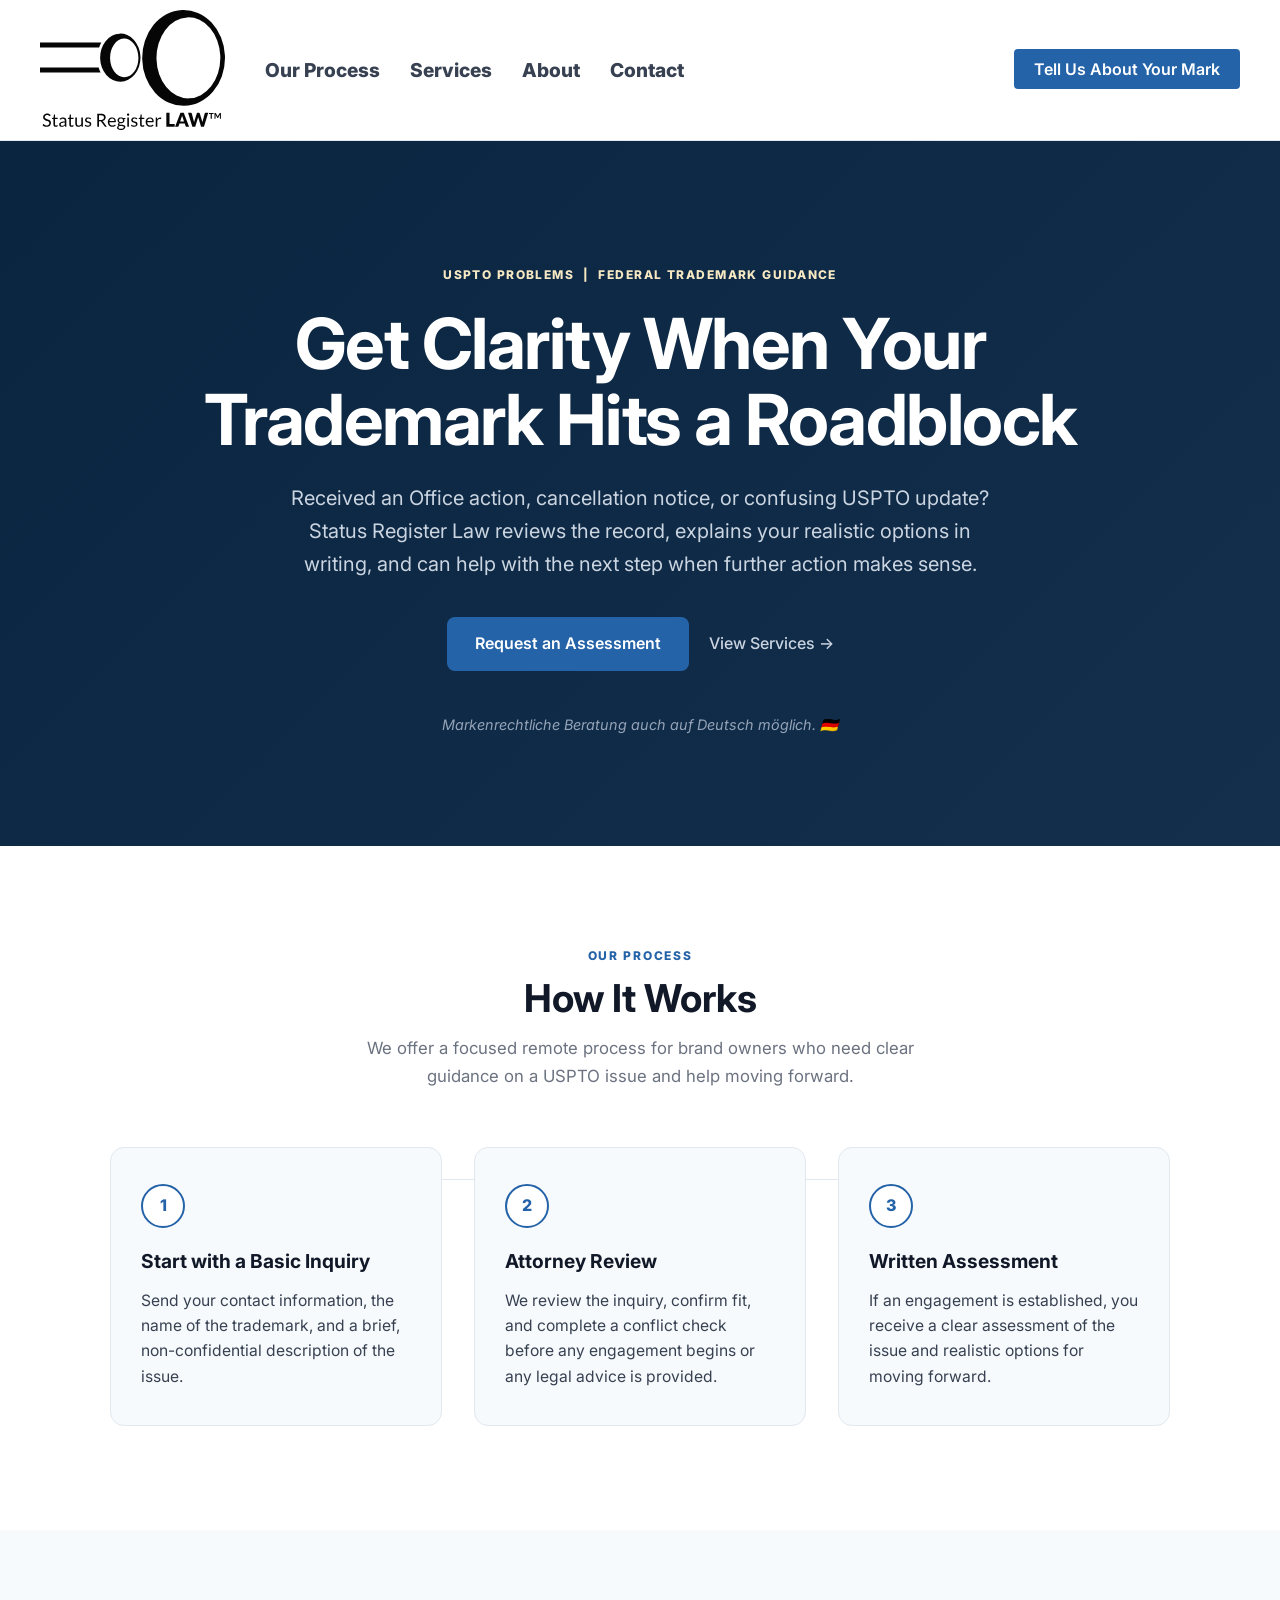
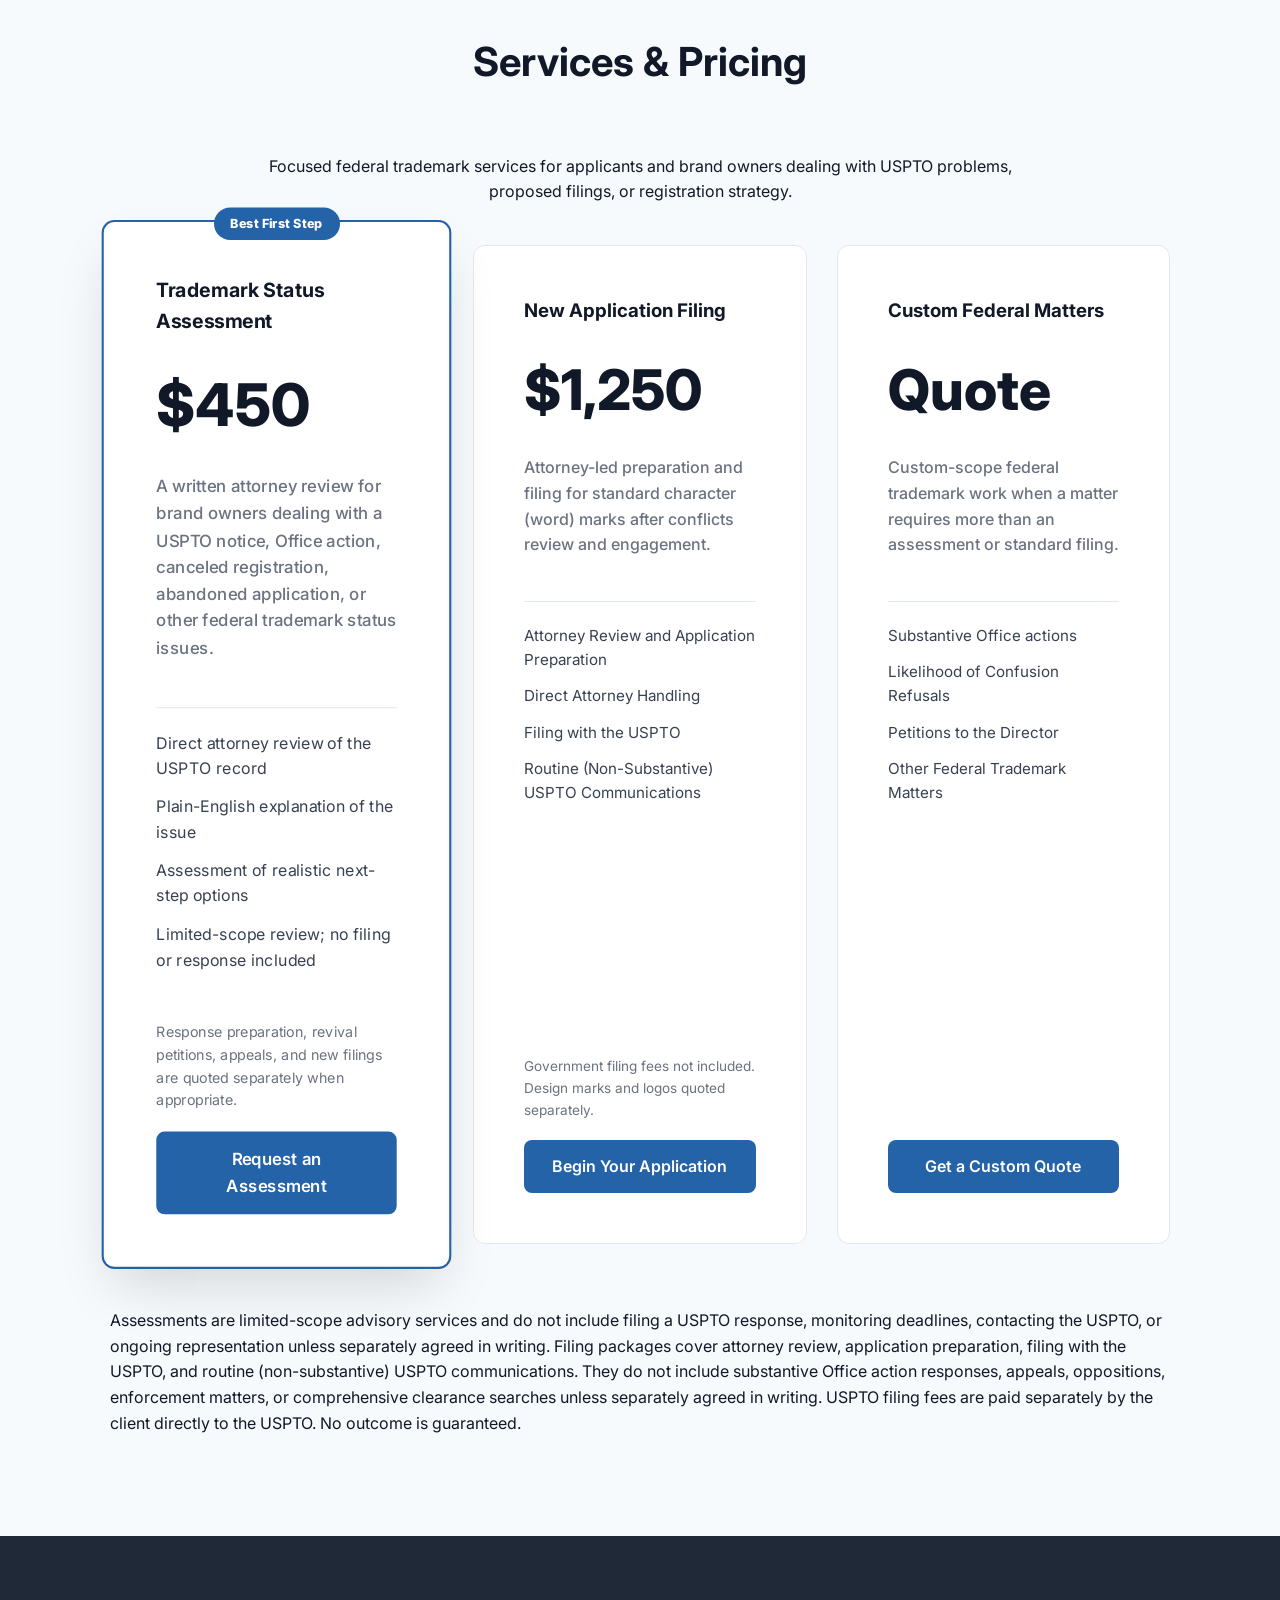
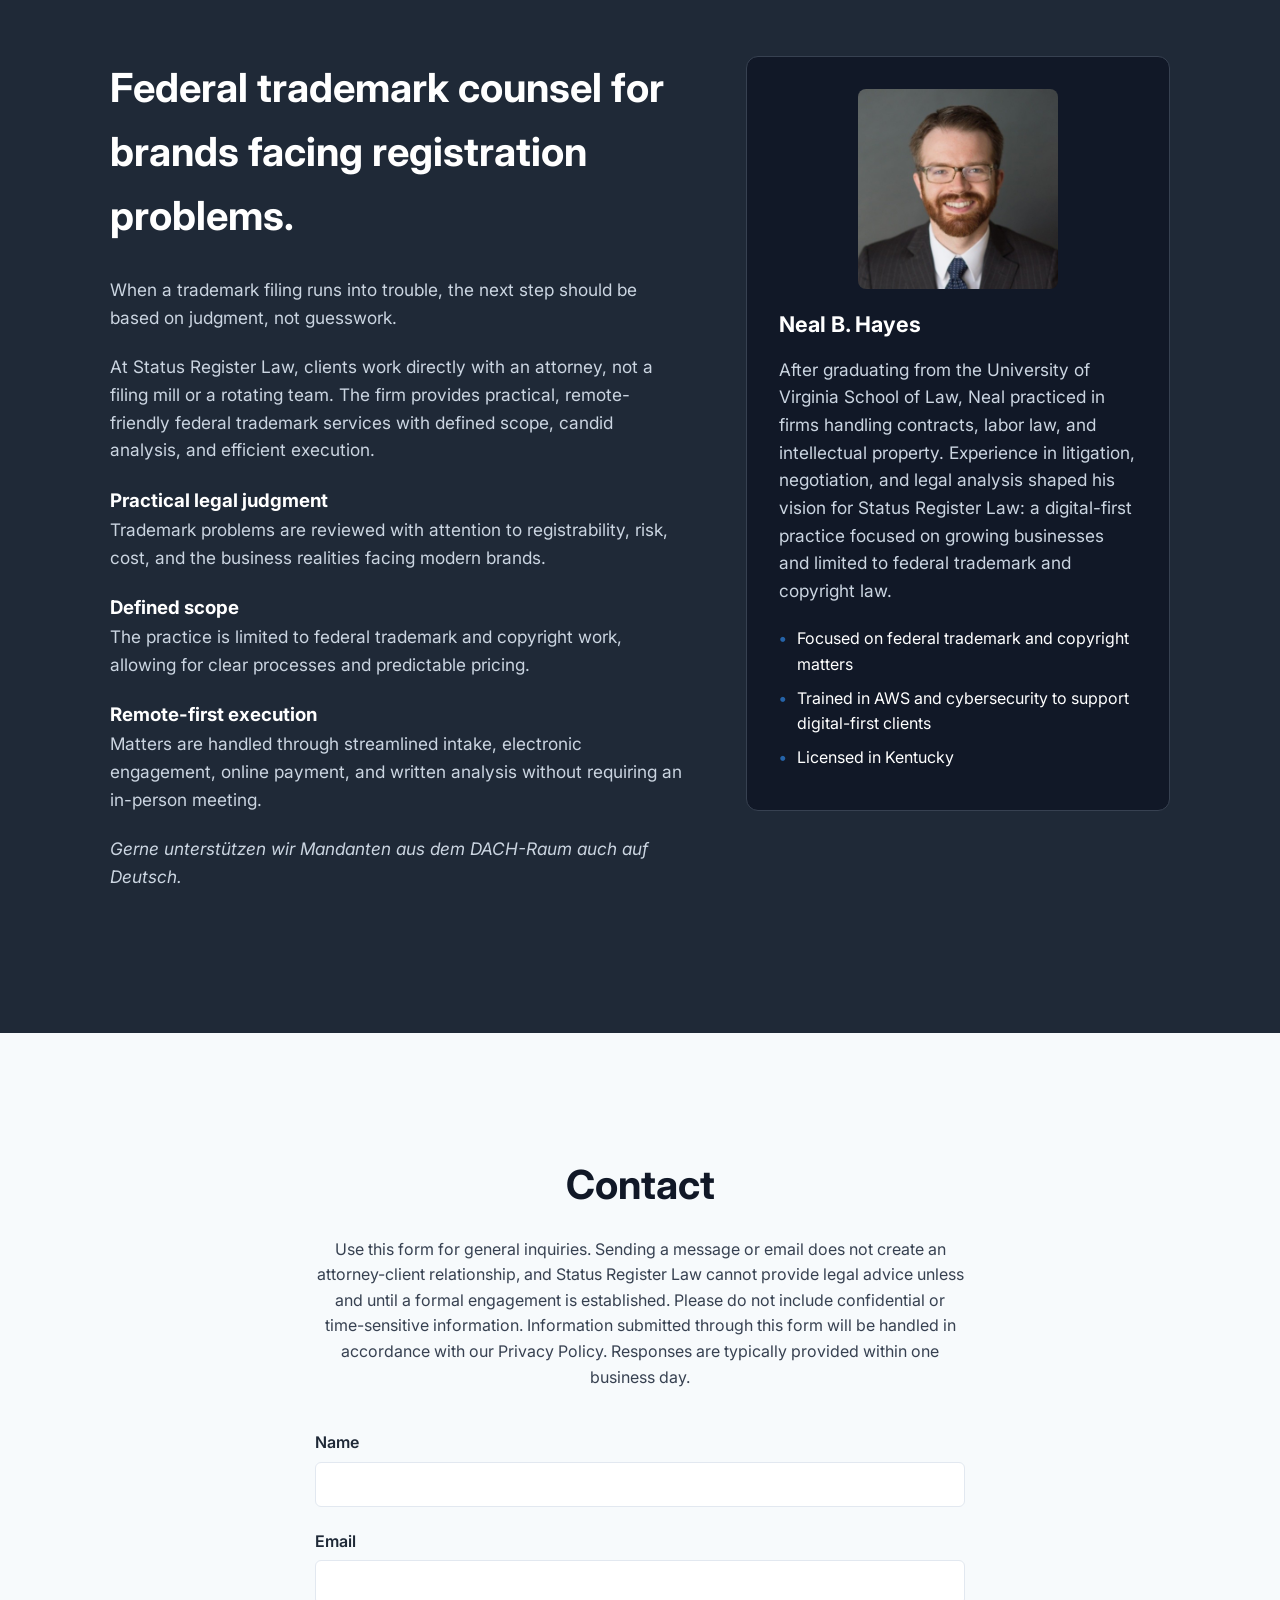
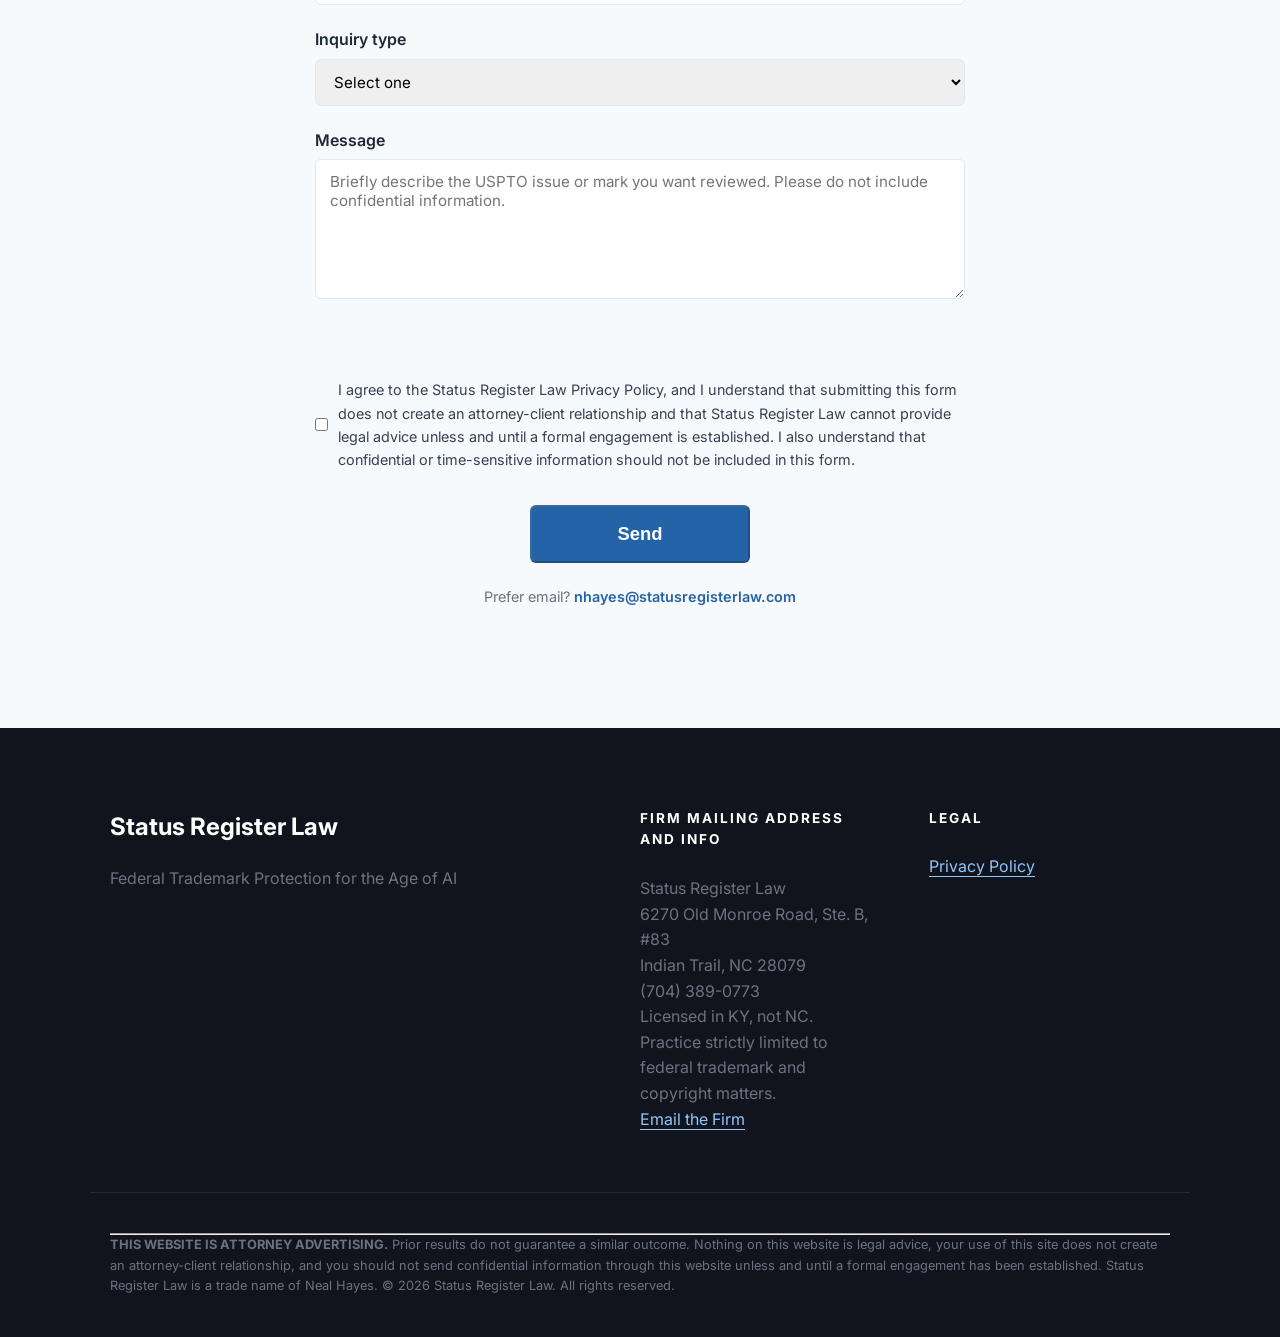
==== commit 4312cb72: "Update index.html Update message in contact box." ====
--- a/index.html
+++ b/index.html
@@ -339,7 +339,7 @@
                 name="message"
                 rows="6"
                 required
-                placeholder="Briefly describe the USPTO issue, deadline, serial number, or mark you want reviewed."
+                placeholder="Briefly describe the USPTO issue or mark you want reviewed. Please do not include confidential information."
               ></textarea>
             </div>
       
@@ -405,27 +405,6 @@
             <p><strong>THIS WEBSITE IS ATTORNEY ADVERTISING.</strong> Prior results do not guarantee a similar outcome. Nothing on this website is legal advice, your use of this site does not create an attorney-client relationship, and you should not send confidential information through this website unless and until a formal engagement has been established. Status Register Law is a trade name of Neal Hayes. &copy; 2026 Status Register Law. All rights reserved.</p>
         </div>
     </footer>
-<script>
-  const nav = document.querySelector('.site-nav');
-  const navToggle = document.querySelector('.nav-toggle');
-  const navLinks = document.querySelectorAll('#primary-navigation a');
-
-  if (nav && navToggle) {
-    navToggle.addEventListener('click', () => {
-      const isOpen = nav.classList.toggle('nav-open');
-      navToggle.setAttribute('aria-expanded', String(isOpen));
-      navToggle.setAttribute('aria-label', isOpen ? 'Close menu' : 'Open menu');
-    });
-
-    navLinks.forEach((link) => {
-      link.addEventListener('click', () => {
-        nav.classList.remove('nav-open');
-        navToggle.setAttribute('aria-expanded', 'false');
-        navToggle.setAttribute('aria-label', 'Open menu');
-      });
-    });
-  }
-</script>
 <script src="script.js"></script>
 </body>
 </html>
--- a/style.css
+++ b/style.css
@@ -62,7 +62,9 @@
 .main-nav a { color: var(--slate-700); font-weight: 800; font-size: 1.2rem; }
 .main-nav a:hover { color: var(--blue-600); }
 
-.mobile-nav-cta { display: none; }
+.main-nav .mobile-nav-cta {
+  display: none;
+}
 
 .nav-cta { margin-left: auto; }
 .btn-small { background: var(--blue-600); color: var(--white) !important; padding: 10px 20px; border-radius: 4px; font-weight: 600; }
